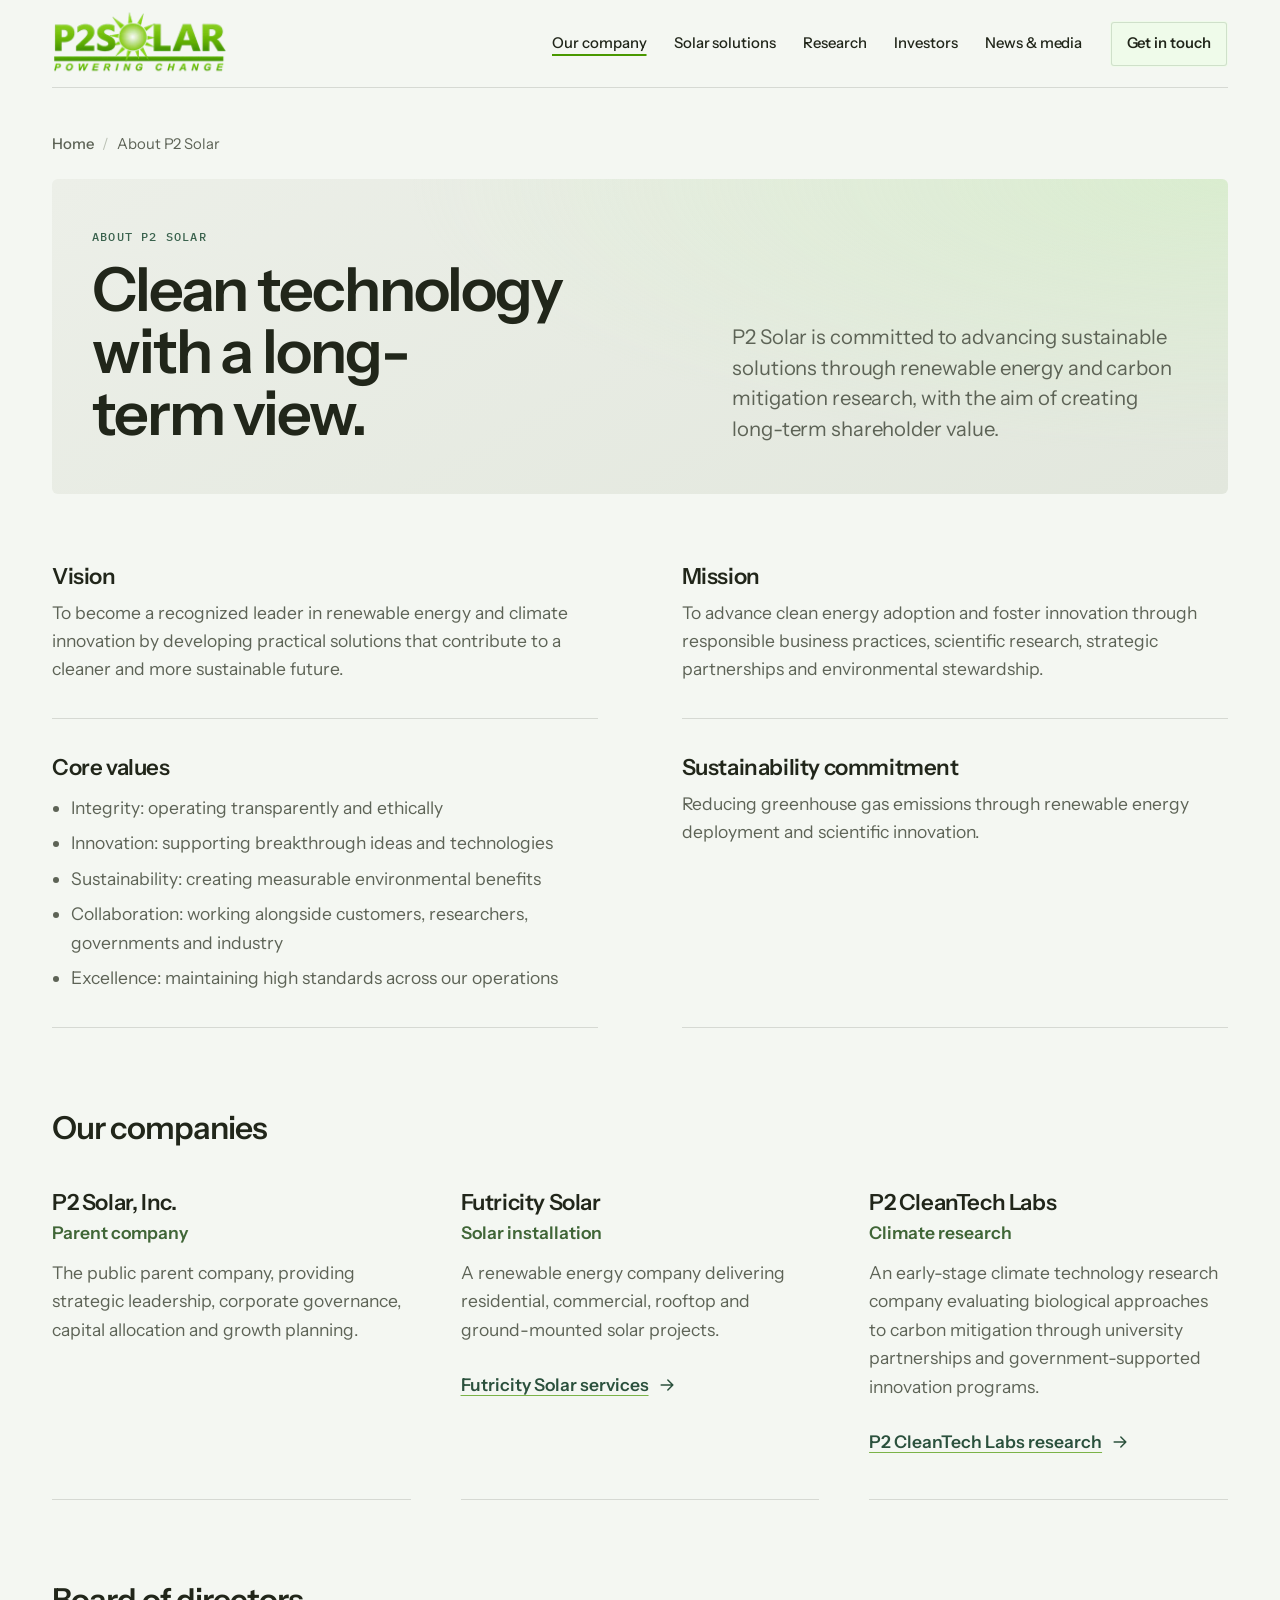
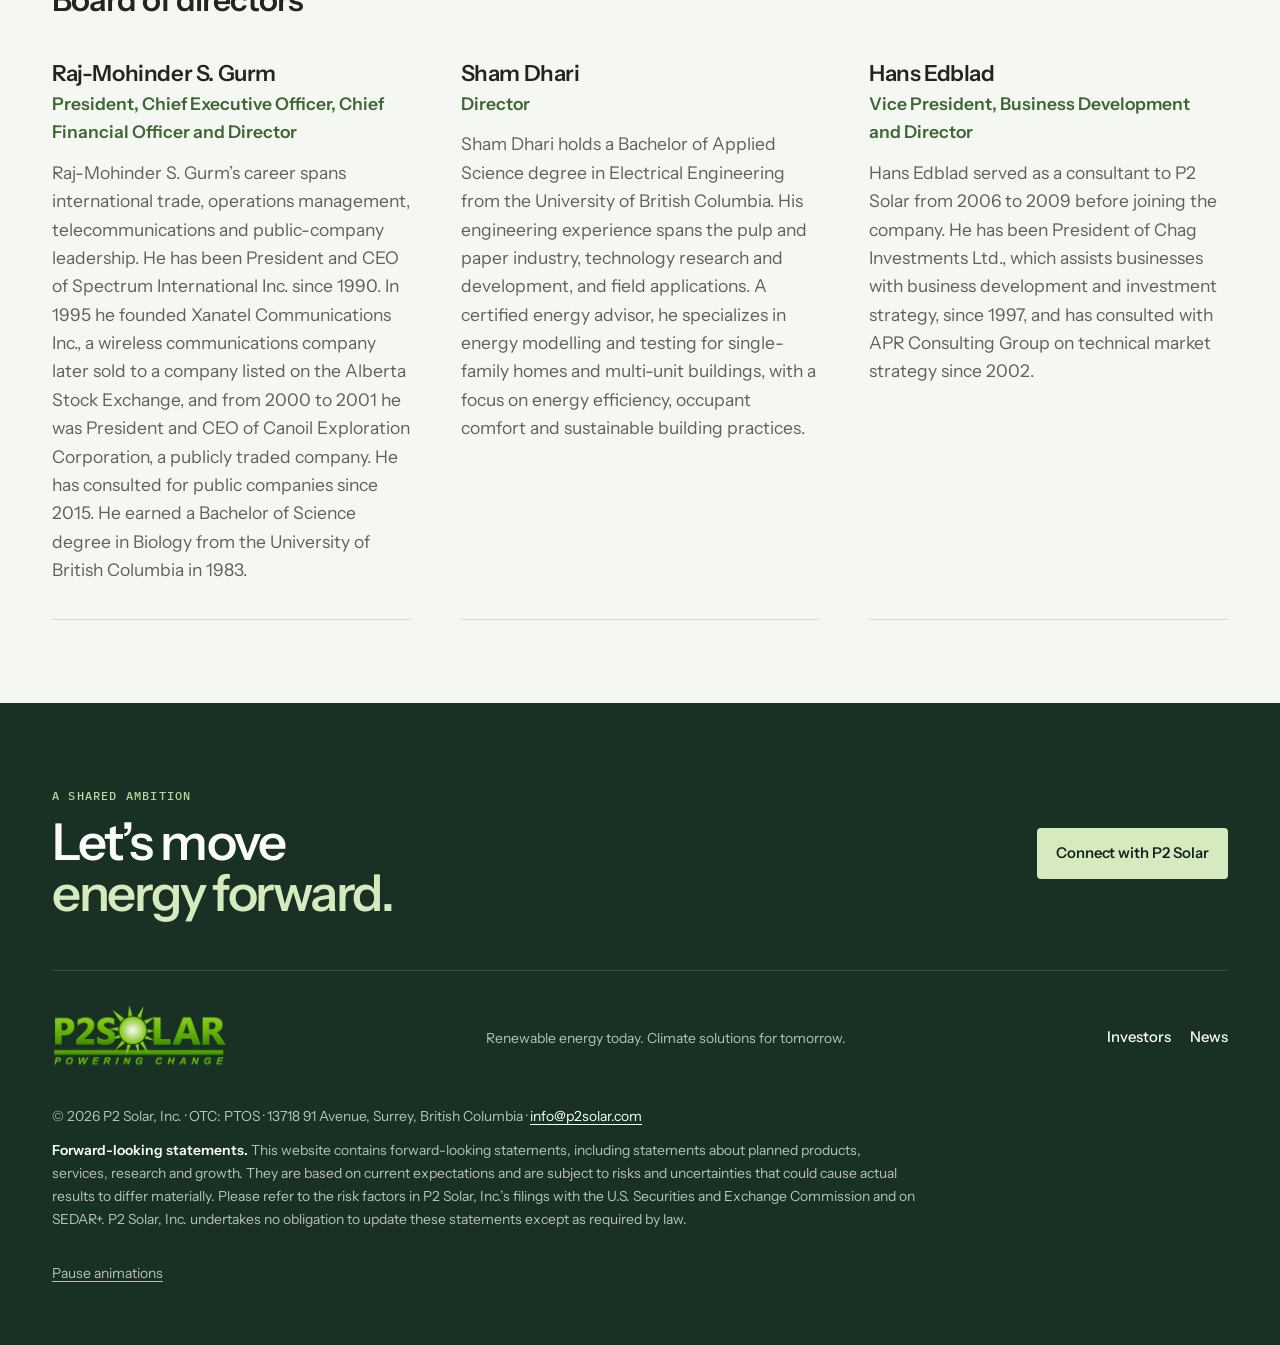
==== about/index.html @ 24c25ae0 "Use the P2 app icon as the site icon - favicon.ico (16/32/48), 32px and 192px PNGs, and an opaque 18" ====
<!doctype html>
<html lang="en-CA">
<head>
  <meta charset="UTF-8" />
  <meta name="viewport" content="width=device-width, initial-scale=1.0" />
  <meta http-equiv="Content-Security-Policy" content="default-src 'none'; script-src 'self'; style-src 'self'; img-src 'self'; font-src 'self'; manifest-src 'self'; base-uri 'none'; form-action 'none'; object-src 'none'; upgrade-insecure-requests" />
  <meta name="referrer" content="strict-origin-when-cross-origin" />
  <title>About P2 Solar | Leadership, Mission and Companies</title>
  <meta name="description" content="P2 Solar, Inc. is a Surrey, BC clean technology company. Meet the board, the operating companies Futricity Solar and P2 CleanTech Labs, and our mission." />
  <meta name="robots" content="index, follow, max-image-preview:large, max-snippet:-1" />
  <link rel="canonical" href="https://www.p2solar.com/about/" />
  <meta name="theme-color" content="#183124" />
  <meta property="og:type" content="website" />
  <meta property="og:site_name" content="P2 Solar" />
  <meta property="og:locale" content="en_CA" />
  <meta property="og:title" content="About P2 Solar | Leadership, Mission and Companies" />
  <meta property="og:description" content="P2 Solar, Inc. is a Surrey, BC clean technology company. Meet the board, the operating companies Futricity Solar and P2 CleanTech Labs, and our mission." />
  <meta property="og:url" content="https://www.p2solar.com/about/" />
  <meta property="og:image" content="https://www.p2solar.com/p2-solar-hero-v2.jpg" />
  <meta property="og:image:width" content="1600" />
  <meta property="og:image:height" content="1000" />
  <meta property="og:image:alt" content="Two installers positioning solar panels on a rooftop overlooking a green landscape." />
  <meta name="twitter:card" content="summary_large_image" />
  <meta name="twitter:title" content="About P2 Solar | Leadership, Mission and Companies" />
  <meta name="twitter:description" content="P2 Solar, Inc. is a Surrey, BC clean technology company. Meet the board, the operating companies Futricity Solar and P2 CleanTech Labs, and our mission." />
  <meta name="twitter:image" content="https://www.p2solar.com/p2-solar-hero-v2.jpg" />
  <link rel="icon" href="../favicon.ico" sizes="48x48" />
  <link rel="icon" href="../favicon-32.png" type="image/png" sizes="32x32" />
  <link rel="icon" href="../images/icon-192.png" type="image/png" sizes="192x192" />
  <link rel="apple-touch-icon" href="../apple-touch-icon.png" />
  <link rel="alternate" type="text/plain" href="../llms.txt" title="LLM-readable site summary" />
  <link rel="preload" href="../fonts/instrument-sans.woff2" as="font" type="font/woff2" crossorigin />
  <link rel="stylesheet" href="../site.css?v=20261005-icon" />
  <script type="application/ld+json">{"@context":"https://schema.org","@graph":[{"@type":"Corporation","@id":"https://www.p2solar.com/#organization","name":"P2 Solar","legalName":"P2 Solar, Inc.","url":"https://www.p2solar.com/","logo":{"@type":"ImageObject","url":"https://www.p2solar.com/p2-solar-transparent.png","width":600,"height":224},"image":"https://www.p2solar.com/p2-solar-hero-v2.jpg","description":"Publicly traded clean technology company in Surrey, British Columbia, installing residential and commercial solar through Futricity Solar and researching biological carbon mitigation through P2 CleanTech Labs.","tickerSymbol":"OTC PTOS","email":"info@p2solar.com","telephone":"+1-778-321-0047","address":{"@type":"PostalAddress","streetAddress":"13718 91 Avenue","addressLocality":"Surrey","addressRegion":"BC","postalCode":"V3V 7X1","addressCountry":"CA"},"areaServed":{"@type":"AdministrativeArea","name":"British Columbia"},"contactPoint":[{"@type":"ContactPoint","contactType":"customer service","email":"info@p2solar.com","areaServed":"CA","availableLanguage":"en"},{"@type":"ContactPoint","contactType":"investor relations","email":"info@p2solar.com","telephone":"+1-778-321-0047","availableLanguage":"en"}],"subOrganization":[{"@id":"https://www.p2solar.com/solutions/#futricity-solar"},{"@id":"https://www.p2solar.com/research/#p2-cleantech-labs"}],"sameAs":["https://www.sec.gov/edgar/browse/?CIK=1172069","https://www.otcmarkets.com/stock/PTOS/overview"]},{"@type":"WebSite","@id":"https://www.p2solar.com/#website","url":"https://www.p2solar.com/","name":"P2 Solar","publisher":{"@id":"https://www.p2solar.com/#organization"},"inLanguage":"en-CA"},{"@type":"BreadcrumbList","@id":"https://www.p2solar.com/about/#breadcrumb","itemListElement":[{"@type":"ListItem","position":1,"name":"Home","item":"https://www.p2solar.com/"},{"@type":"ListItem","position":2,"name":"About P2 Solar","item":"https://www.p2solar.com/about/"}]},{"@type":"AboutPage","@id":"https://www.p2solar.com/about/#webpage","url":"https://www.p2solar.com/about/","name":"About P2 Solar | Leadership, Mission and Companies","description":"P2 Solar, Inc. is a Surrey, BC clean technology company. Meet the board, the operating companies Futricity Solar and P2 CleanTech Labs, and our mission.","isPartOf":{"@id":"https://www.p2solar.com/#website"},"about":{"@id":"https://www.p2solar.com/#organization"},"inLanguage":"en-CA","dateModified":"2026-10-05","primaryImageOfPage":{"@type":"ImageObject","url":"https://www.p2solar.com/p2-solar-hero-v2.jpg"},"breadcrumb":{"@id":"https://www.p2solar.com/about/#breadcrumb"}},{"@type":"Organization","@id":"https://www.p2solar.com/solutions/#futricity-solar","name":"Futricity Solar","legalName":"Futricity Solar, Inc.","url":"https://www.p2solar.com/solutions/","logo":"https://www.p2solar.com/futricity.jpg","parentOrganization":{"@id":"https://www.p2solar.com/#organization"},"description":"Renewable energy company delivering residential, commercial, rooftop and ground-mounted solar projects.","areaServed":{"@type":"AdministrativeArea","name":"British Columbia"}},{"@type":"Organization","@id":"https://www.p2solar.com/research/#p2-cleantech-labs","name":"P2 CleanTech Labs","legalName":"P2 CleanTech Labs Inc.","url":"https://www.p2solar.com/research/","logo":"https://www.p2solar.com/p2-cleantech.jpg","parentOrganization":{"@id":"https://www.p2solar.com/#organization"},"description":"Research division of P2 Solar evaluating biological approaches to carbon mitigation.","knowsAbout":["Biological carbon capture","Microbial carbon utilization","Environmental biotechnology","Synthetic biology"]},{"@type":"Person","name":"Raj-Mohinder S. Gurm","jobTitle":"President, Chief Executive Officer and Chief Financial Officer","worksFor":{"@id":"https://www.p2solar.com/#organization"},"description":"Raj-Mohinder S. Gurm’s career spans international trade, operations management, telecommunications and public-company leadership. He has been President and CEO of Spectrum International Inc. since 1990. In 1995 he founded Xanatel Communications Inc., a wireless communications company later sold to a company listed on the Alberta Stock Exchange, and from 2000 to 2001 he was President and CEO of Canoil Exploration Corporation, a publicly traded company. He has consulted for public companies since 2015. He earned a Bachelor of Science degree in Biology from the University of British Columbia in 1983.","alumniOf":{"@type":"CollegeOrUniversity","name":"University of British Columbia"}},{"@type":"Person","name":"Sham Dhari","jobTitle":"Director","worksFor":{"@id":"https://www.p2solar.com/#organization"},"description":"Sham Dhari holds a Bachelor of Applied Science degree in Electrical Engineering from the University of British Columbia. His engineering experience spans the pulp and paper industry, technology research and development, and field applications. A certified energy advisor, he specializes in energy modelling and testing for single-family homes and multi-unit buildings, with a focus on energy efficiency, occupant comfort and sustainable building practices.","alumniOf":{"@type":"CollegeOrUniversity","name":"University of British Columbia"}},{"@type":"Person","name":"Hans Edblad","jobTitle":"Vice President, Business Development","worksFor":{"@id":"https://www.p2solar.com/#organization"},"description":"Hans Edblad served as a consultant to P2 Solar from 2006 to 2009 before joining the company. He has been President of Chag Investments Ltd., which assists businesses with business development and investment strategy, since 1997, and has consulted with APR Consulting Group on technical market strategy since 2002."}]}</script>
</head>
<body class="detail-view">
  <a class="skip-link" href="#main">Skip to content</a>
  <header class="site-header">
    <a class="brand" href="../" aria-label="P2 Solar home"><picture><source type="image/webp" srcset="../images/logo.webp" /><img class="corporate-logo" src="../images/logo.png" width="360" height="134" alt="P2 Solar, Powering Change" decoding="async" /></picture></a>
    <button class="menu-toggle" type="button" aria-expanded="false" aria-controls="main-nav">Menu <span aria-hidden="true">☰</span></button>
    <nav id="main-nav" aria-label="Primary navigation">
      <a href="../about/" aria-current="page">Our company</a><a href="../solutions/">Solar solutions</a><a href="../research/">Research</a><a href="../investors/">Investors</a><a href="../news/">News &amp; media</a><a class="nav-contact" href="../contact/">Get in touch <span aria-hidden="true">↗</span></a>
    </nav>
  </header>
  <main id="main" tabindex="-1">
    <article class="route-panel">
      <nav class="breadcrumb-nav" aria-label="Breadcrumb"><ol><li><a href="../">Home</a></li><li aria-current="page">About P2 Solar</li></ol></nav>
      <header class="route-header">
        <div>
          <p class="eyebrow">About P2 Solar</p>
          <h1>Clean technology with a long-term view.</h1>
        </div>
        <p class="route-intro">P2 Solar is committed to advancing sustainable solutions through renewable energy and carbon mitigation research, with the aim of creating long-term shareholder value.</p>
      </header>
      <div class="route-grid cols-2">
        <section class="route-item">
          <h2>Vision</h2>
          <p>To become a recognized leader in renewable energy and climate innovation by developing practical solutions that contribute to a cleaner and more sustainable future.</p>
        </section>
        <section class="route-item">
          <h2>Mission</h2>
          <p>To advance clean energy adoption and foster innovation through responsible business practices, scientific research, strategic partnerships and environmental stewardship.</p>
        </section>
        <section class="route-item">
          <h2>Core values</h2>
          <ul><li>Integrity: operating transparently and ethically</li><li>Innovation: supporting breakthrough ideas and technologies</li><li>Sustainability: creating measurable environmental benefits</li><li>Collaboration: working alongside customers, researchers, governments and industry</li><li>Excellence: maintaining high standards across our operations</li></ul>
        </section>
        <section class="route-item">
          <h2>Sustainability commitment</h2>
          <p>Reducing greenhouse gas emissions through renewable energy deployment and scientific innovation.</p>
        </section>
      </div>
      <h2 class="leadership-heading">Our companies</h2>
      <div class="route-grid cols-3">
        <section class="route-item">
          <h2>P2 Solar, Inc.</h2>
          <p class="route-role">Parent company</p>
          <p>The public parent company, providing strategic leadership, corporate governance, capital allocation and growth planning.</p>
        </section>
        <section class="route-item">
          <h2>Futricity Solar</h2>
          <p class="route-role">Solar installation</p>
          <p>A renewable energy company delivering residential, commercial, rooftop and ground-mounted solar projects.</p>
          <div class="route-actions"><a class="document-link" href="../solutions/"><span class="link-label">Futricity Solar services</span><svg class="link-icon icon-next" viewBox="0 0 24 24" aria-hidden="true"><path d="M5 12h14m-6-6 6 6-6 6"/></svg></a></div>
        </section>
        <section class="route-item">
          <h2>P2 CleanTech Labs</h2>
          <p class="route-role">Climate research</p>
          <p>An early-stage climate technology research company evaluating biological approaches to carbon mitigation through university partnerships and government-supported innovation programs.</p>
          <div class="route-actions"><a class="document-link" href="../research/"><span class="link-label">P2 CleanTech Labs research</span><svg class="link-icon icon-next" viewBox="0 0 24 24" aria-hidden="true"><path d="M5 12h14m-6-6 6 6-6 6"/></svg></a></div>
        </section>
      </div>
      <h2 class="leadership-heading">Board of directors</h2>
      <div class="route-grid cols-3">
        <section class="route-item">
          <h2>Raj-Mohinder S. Gurm</h2>
          <p class="route-role">President, Chief Executive Officer, Chief Financial Officer and Director</p>
          <p>Raj-Mohinder S. Gurm’s career spans international trade, operations management, telecommunications and public-company leadership. He has been President and CEO of Spectrum International Inc. since 1990. In 1995 he founded Xanatel Communications Inc., a wireless communications company later sold to a company listed on the Alberta Stock Exchange, and from 2000 to 2001 he was President and CEO of Canoil Exploration Corporation, a publicly traded company. He has consulted for public companies since 2015. He earned a Bachelor of Science degree in Biology from the University of British Columbia in 1983.</p>
        </section>
        <section class="route-item">
          <h2>Sham Dhari</h2>
          <p class="route-role">Director</p>
          <p>Sham Dhari holds a Bachelor of Applied Science degree in Electrical Engineering from the University of British Columbia. His engineering experience spans the pulp and paper industry, technology research and development, and field applications. A certified energy advisor, he specializes in energy modelling and testing for single-family homes and multi-unit buildings, with a focus on energy efficiency, occupant comfort and sustainable building practices.</p>
        </section>
        <section class="route-item">
          <h2>Hans Edblad</h2>
          <p class="route-role">Vice President, Business Development and Director</p>
          <p>Hans Edblad served as a consultant to P2 Solar from 2006 to 2009 before joining the company. He has been President of Chag Investments Ltd., which assists businesses with business development and investment strategy, since 1997, and has consulted with APR Consulting Group on technical market strategy since 2002.</p>
        </section>
      </div>
    </article>
  </main>
  <footer>
    <div class="footer-top"><div><p class="eyebrow">A shared ambition</p><h2>Let’s move<br /><em>energy forward.</em></h2></div><a class="button button-primary" href="../contact/">Connect with P2 Solar <span aria-hidden="true">↗</span></a></div>
    <div class="footer-bottom"><a class="brand footer-logo" href="../" aria-label="P2 Solar home"><picture><source type="image/webp" srcset="../images/logo.webp" /><img class="corporate-logo" src="../images/logo.png" width="360" height="134" alt="P2 Solar, Powering Change" decoding="async" loading="lazy" /></picture></a><p>Renewable energy today. Climate solutions for tomorrow.</p><nav aria-label="Footer navigation"><a href="../investors/">Investors</a><a href="../news/">News</a></nav></div>
    <div class="footer-legal">
      <p class="footer-note">© 2026 P2 Solar, Inc. · OTC: PTOS · 13718 91 Avenue, Surrey, British Columbia · <a href="mailto:info@p2solar.com">info@p2solar.com</a></p>
      <p class="footer-disclaimer"><strong>Forward-looking statements.</strong> This website contains forward-looking statements, including statements about planned products, services, research and growth. They are based on current expectations and are subject to risks and uncertainties that could cause actual results to differ materially. Please refer to the risk factors in P2 Solar, Inc.’s filings with the U.S. Securities and Exchange Commission and on SEDAR+. P2 Solar, Inc. undertakes no obligation to update these statements except as required by law.</p>
      <button class="motion-toggle" type="button" aria-pressed="false">Pause animations</button>
    </div>
  </footer>
  <script src="../app.js?v=20261005-icon" defer></script>
</body>
</html>
---- site.css ----
/* ---- styles.css ---- */
:root { --forest:var(--stone-800); --forest-deep:var(--forest-950); --moss:var(--stone-500); --olive:var(--stone-400); --lime-wash:var(--stone-200); --paper:var(--stone-100); --paper-bright:var(--stone-0); --ink:var(--forest-900); --muted:var(--stone-500); --line:rgba(24,49,36,.19); --max:1240px; }
* { box-sizing:border-box; }
body { margin:0; background:var(--paper); color:var(--ink); font-family:"Helvetica Neue",Helvetica,Arial,sans-serif; font-size:16px; line-height:1.6; -webkit-font-smoothing:antialiased; }
html { scroll-behavior:smooth; }
[hidden] { display:none!important; }
::selection { background:var(--lime-wash); color:var(--forest-deep); }
a { color:inherit; text-decoration:none; }
button { font:inherit; }
:focus-visible { outline:2px solid var(--moss); outline-offset:5px; }
main:focus,.route-panel:focus { outline:none; }
h1,h2,h3,p,figure { margin:0; }
h1,h2,h3 { font-weight:500; }
h1,h2 { letter-spacing:-.055em; line-height:1.07; }
h2 { font-size:clamp(2rem,3.5vw,3.1rem); }
em { font-family:Georgia,"Times New Roman",serif; font-weight:400; letter-spacing:-.045em; }
.eyebrow { font-size:.65rem; line-height:1.5; text-transform:uppercase; letter-spacing:.16em; font-weight:650; color:var(--moss); margin-bottom:1rem; }
.skip-link { position:fixed; left:1rem; top:-5rem; z-index:100; background:var(--paper-bright); padding:.8rem 1rem; }
.skip-link:focus { top:1rem; }
.site-header { max-width:var(--max); margin:auto; height:96px; padding:0 2rem; display:flex; align-items:center; justify-content:space-between; gap:2rem; position:relative; z-index:20; }
.brand { display:inline-flex; gap:.7rem; align-items:center; font-size:1.5rem; font-weight:600; letter-spacing:-.06em; line-height:1.1; white-space:nowrap; }
.brand-caption { display:block; font-size:.55rem; font-weight:400; letter-spacing:.06em; margin-top:.4rem; }
.brand-mark { width:2.6rem; height:2.6rem; position:relative; display:inline-block; border-radius:50%; background:var(--forest); overflow:hidden; flex-shrink:0; }
.brand-mark i { position:absolute; right:.43rem; top:.42rem; width:.7rem; height:.7rem; border-radius:50%; background:var(--lime-wash); }
.brand-mark b { position:absolute; left:.4rem; right:.4rem; bottom:.47rem; height:.73rem; transform:skew(-18deg); background:var(--olive); }
nav { display:flex; align-items:center; gap:1.7rem; }
nav a { font-size:.8rem; font-weight:500; }
nav a:hover,nav a[aria-current] { text-decoration:underline; text-underline-offset:6px; }
.nav-contact { border:1px solid var(--line); padding:.65rem 1rem; border-radius:4px; }
.nav-contact span { margin-left:1rem; }
.menu-toggle { display:none; background:transparent; color:var(--ink); border:1px solid var(--line); padding:.5rem .8rem; border-radius:4px; }
.hero { max-width:1440px; margin:0 auto; padding:0 1.2rem; display:grid; grid-template-columns:1fr 1.12fr; gap:1.5rem; }
.hero-copy { padding:3rem 1.5rem 2.2rem max(1rem,calc((100vw - 1240px)/2)); display:flex; flex-direction:column; justify-content:center; }
.hero .eyebrow { display:flex; align-items:center; gap:.55rem; font-size:.61rem; }
.status-dot { display:inline-block; width:6px; height:6px; border-radius:50%; background:var(--moss); flex-shrink:0; }
h1 { font-size:clamp(3.3rem,5.5vw,5.2rem); }
h1 em { color:var(--moss); }
.hero-note { max-width:26rem; margin:1.5rem 0; color:var(--muted); font-size:.99rem; }
.hero-actions { display:flex; align-items:center; flex-wrap:wrap; gap:1.3rem; }
.button { display:inline-flex; align-items:center; justify-content:space-between; gap:2rem; min-height:46px; padding:.8rem 1.1rem; font-size:.77rem; font-weight:550; border-radius:4px; transition:background .2s,transform .2s; }
.button span { font-size:1.1rem; font-weight:400; }
.button-dark { color:var(--paper-bright); background:var(--forest); }
.button-primary { background:var(--lime-wash); color:var(--forest-deep); }
.button:hover { transform:translateY(-2px); }
.button-dark:hover { background:var(--stone-700); }
.button-primary:hover { background:var(--stone-150); }
.text-link { font-size:.8rem; display:inline-flex; align-items:center; gap:1.2rem; padding:.6rem 0; border-bottom:1px solid var(--line); }
.text-link:hover { border-color:var(--ink); }
.hero-footnote { display:flex; gap:1.4rem; border-top:1px solid var(--line); margin-top:2.5rem; padding-top:1rem; max-width:27rem; font-size:.7rem; }
.hero-footnote > span { text-transform:uppercase; letter-spacing:.1em; font-size:.6rem; color:var(--moss); padding-top:.15rem; }
.hero-image { position:relative; min-height:520px; overflow:hidden; border-radius:6px; }
.hero-image img { width:100%; height:100%; position:absolute; inset:0; object-fit:cover; object-position:68% center; }
.hero-image figcaption { position:absolute; bottom:1rem; left:1rem; right:1rem; background:rgba(236,239,232,.94); display:flex; justify-content:space-between; padding:.75rem 1rem; border-radius:3px; font-size:.56rem; letter-spacing:.12em; align-items:center; }
.hero-image figcaption > span:last-child { font-size:1.2rem; }
.section-wrap,.intro { max-width:var(--max); margin:auto; padding:3.3rem 2rem; }
.intro { display:grid; grid-template-columns:1fr 1.1fr; gap:.5rem 4rem; padding-top:2.5rem; padding-bottom:2.5rem; align-items:center; }
.intro .eyebrow { grid-column:1; margin:0; }
.intro-statement { grid-column:1; font-size:1.35rem; letter-spacing:-.03em; line-height:1.4; }
.intro-statement span { color:var(--moss); }
.intro-description { grid-column:2; grid-row:1/3; font-size:.91rem; color:var(--muted); }
.businesses { border-top:1px solid var(--line); }
.section-heading { display:grid; grid-template-columns:1fr 1fr; gap:4rem; align-items:end; margin-bottom:1.8rem; }
.section-heading > p { max-width:26rem; color:var(--muted); font-size:.92rem; }
.business-grid { display:grid; grid-template-columns:1fr 1fr; gap:1rem; }
.business { padding:1.7rem 2rem 0; border-radius:6px; }
.solar-business { background:var(--stone-200); }
.research-business { background:var(--forest); color:var(--paper-bright); }
.business-top { display:flex; align-items:center; justify-content:space-between; margin-bottom:1rem; }
.business-label { font-size:.62rem; text-transform:uppercase; letter-spacing:.13em; opacity:.85; }
.business-icon { width:48px; height:48px; stroke:currentColor; stroke-width:1.2; }
.business h3 { font-size:1.9rem; letter-spacing:-.055em; margin-bottom:.65rem; }
.business > p { max-width:31rem; font-size:.87rem; opacity:.9; }
.business-tags { display:flex; gap:.45rem; flex-wrap:wrap; margin:1.25rem 0 1.5rem; }
.business-tags span { border:1px solid currentColor; border-radius:30px; padding:.2rem .65rem; font-size:.59rem; opacity:.85; }
.business-link { display:flex; justify-content:space-between; align-items:center; padding:.9rem 0; border-top:1px solid rgba(24,49,36,.25); font-size:.8rem; }
.research-business .business-link { border-color:rgba(252,253,250,.25); }
.business-link span { font-size:1.4rem; transition:transform .2s; }
.business-link:hover span { transform:translate(3px,-3px); }
.solar-feature { display:grid; grid-template-columns:.9fr 1.1fr; gap:5rem; padding-top:1.5rem; align-items:center; }
.solar-lead > p:not(.eyebrow) { color:var(--muted); font-size:.9rem; max-width:24rem; margin:1.3rem 0 .8rem; }
.service-lines > a { display:grid; grid-template-columns:32px 1fr 20px; gap:1.2rem; align-items:center; border-bottom:1px solid var(--line); padding:1.15rem 0; }
.service-lines > a:first-child { border-top:1px solid var(--line); }
.service-lines h3 { font-size:1rem; margin-bottom:.2rem; }
.service-lines p { color:var(--muted); font-size:.8rem; }
.service-symbol { width:30px; height:30px; stroke:var(--moss); stroke-width:1.1; }
.service-lines a > span:last-child { color:var(--moss); }
.service-lines a:hover h3 { text-decoration:underline; text-underline-offset:4px; }
.research-feature { margin:0 auto; max-width:1440px; display:grid; grid-template-columns:.85fr 1.15fr; background:var(--stone-150); }
.research-art { position:relative; display:grid; place-items:center; min-height:400px; overflow:hidden; background:var(--stone-200); }
.orbit { position:absolute; width:65%; aspect-ratio:1; border:1px solid rgba(71,77,63,.4); border-radius:50%; }
.orbit-one { transform:translate(-15%,-8%); }
.orbit-two { transform:translate(15%,-8%); }
.orbit-three { transform:translateY(17%); }
.orbit-center { font-family:Georgia,serif; font-size:4rem; font-style:italic; color:var(--forest); }
.art-caption { position:absolute; bottom:1.5rem; font-size:.6rem; letter-spacing:.25em; }
.research-copy { padding:3rem clamp(2rem,5vw,5rem); align-self:center; }
.research-copy h2 { font-size:clamp(2rem,3.4vw,3rem); }
.research-copy > p:not(.eyebrow) { color:var(--muted); font-size:.88rem; margin:1.3rem 0; max-width:32rem; }
.research-stage { display:flex; gap:.6rem; align-items:center; font-size:.65rem; margin-bottom:1.5rem; }
.research-copy .button { background:var(--forest); color:var(--paper-bright); }
.directory-heading { margin-bottom:1.7rem; }
.directory-heading .eyebrow { margin-bottom:.5rem; }
.directory-heading h2 { font-size:2.3rem; }
.directory-groups { display:grid; grid-template-columns:repeat(3,minmax(0,1fr)); gap:2.5rem; }
.directory-group { display:block; }
.directory-group h3 { color:var(--moss); font-size:.61rem; text-transform:uppercase; letter-spacing:.16em; padding-bottom:.8rem; }
.directory-link { display:flex; align-items:center; justify-content:space-between; gap:1rem; padding:.95rem 0; border-top:1px solid var(--line); transition:color .2s; }
.directory-link strong { font-size:.94rem; font-weight:500; }
.directory-link small { display:block; color:var(--muted); font-size:.69rem; margin-top:.15rem; }
.directory-link .link-arrow { width:27px; height:27px; border-radius:50%; display:grid; place-items:center; color:var(--moss); border:1px solid var(--line); flex-shrink:0; transition:background .2s,color .2s; }
.directory-link:hover .link-arrow { color:var(--paper); background:var(--forest); }
footer { background:var(--forest-deep); color:var(--paper); padding:2.5rem max(2rem,calc((100vw - 1176px)/2)); }
.footer-top { display:flex; justify-content:space-between; align-items:center; gap:2rem; padding-bottom:2rem; }
footer .eyebrow { color:var(--olive); }
.footer-top h2 { font-size:clamp(2rem,3.5vw,3.2rem); }
.footer-top h2 em { color:var(--lime-wash); }
.footer-bottom { display:flex; align-items:center; justify-content:space-between; gap:2rem; padding-top:1.5rem; border-top:1px solid rgba(252,253,250,.2); }
.footer-bottom .brand-mark { border:1px solid rgba(252,253,250,.2); }
.footer-bottom > p { font-size:.64rem; color:var(--stone-300); }
.footer-bottom nav { gap:1.2rem; }
.footer-bottom nav a { font-size:.7rem; }
.footer-note { font-size:.6rem; color:var(--stone-300); margin-top:1.3rem; }
.content-preview:empty { display:none; }
.detail-view .site-header { border-bottom:1px solid var(--line); }
.route-panel { max-width:var(--max); margin:auto; padding:2rem 2rem 3.5rem; }
.breadcrumb { display:inline-flex; color:var(--muted); font-size:.75rem; margin-bottom:1.7rem; }
.route-header { display:grid; grid-template-columns:1.1fr .9fr; gap:3rem; align-items:end; padding:1.7rem 2rem; background:var(--stone-150); border-radius:6px; }
.route-header h1 { font-size:clamp(2rem,3.5vw,3.2rem); }
.route-intro { font-size:.9rem; color:var(--muted); }
.route-grid { display:grid; grid-template-columns:1fr 1fr; gap:0 3rem; margin:1rem 0; }
.route-item { padding:1.6rem 0; border-bottom:1px solid var(--line); }
.route-item h2 { font-size:1.25rem; letter-spacing:-.03em; margin-bottom:.7rem; }
.route-item p,.route-item ul { color:var(--muted); font-size:.9rem; }
.route-item ul { padding-left:1.2rem; margin:.75rem 0 0; }
.route-item li + li { margin-top:.4rem; }
.route-close { display:inline-block; border-bottom:1px solid var(--line); padding:.5rem 0; font-size:.8rem; margin-top:.6rem; }
@media(min-width:1500px) { .hero-copy { padding-left:4rem; } }
@media(max-width:1020px) {
  .site-header { height:80px; }
  .menu-toggle { display:flex; gap:1rem; }
  #main-nav { display:none; position:absolute; top:70px; left:1rem; right:1rem; background:var(--paper-bright); padding:1rem; border:1px solid var(--line); border-radius:5px; box-shadow:0 15px 30px rgba(14,34,24,0.08); }
  #main-nav.open { display:flex; flex-direction:column; align-items:stretch; gap:0; }
  #main-nav a { padding:.85rem; }
  .hero { grid-template-columns:1fr 1fr; gap:.5rem; }
  .hero-copy { padding:2rem 1rem; }
  h1 { font-size:3.5rem; }
  .hero-image { min-height:490px; }
  .hero-actions { gap:.7rem; }
  .hero-footnote { margin-top:1.5rem; }
  .solar-feature { gap:2.5rem; }
  .research-copy { padding:2.5rem 2rem; }
  .directory-groups { gap:1.5rem; }
  .footer-bottom { flex-wrap:wrap; }
  .footer-bottom > p { order:3; flex-basis:100%; }
}
@media(max-width:700px) {
  .site-header { height:76px; padding:0 1.2rem; }
  .brand { font-size:1.3rem; }
  .brand-caption { font-size:.5rem; }
  .hero { grid-template-columns:1fr; padding:0 1rem; gap:1rem; }
  .hero-copy { padding:1.5rem .2rem .5rem; }
  h1 { font-size:clamp(2.9rem,12vw,4.8rem); }
  .hero-note { font-size:.9rem; margin:1rem 0 1.25rem; }
  .hero-footnote { display:none; }
  .hero-image { min-height:280px; }
  .hero-image img { object-position:65% 35%; }
  .hero-image figcaption { bottom:.7rem; left:.7rem; right:.7rem; padding:.4rem .7rem; font-size:.49rem; }
  .hero-actions { gap:1.2rem; }
  .button { font-size:.72rem; gap:1.2rem; }
  .section-wrap,.intro { padding:2rem 1.2rem; }
  .intro { grid-template-columns:1fr; gap:.7rem; }
  .intro-description { grid-column:1; grid-row:auto; font-size:.85rem; }
  .intro-statement { font-size:1.25rem; }
  h2 { font-size:2.15rem; }
  .section-heading { grid-template-columns:1fr; gap:1rem; }
  .section-heading > p { font-size:.85rem; }
  .business-grid { grid-template-columns:1fr; }
  .business { padding:1.3rem 1.4rem 0; }
  .business h3 { font-size:1.65rem; }
  .business-tags { margin:1rem 0; }
  .solar-feature { grid-template-columns:1fr; gap:1.5rem; padding-top:.5rem; }
  .solar-lead > p:not(.eyebrow) { max-width:none; }
  .research-feature { grid-template-columns:1fr; }
  .research-art { min-height:230px; }
  .orbit { width:180px; }
  .orbit-center { font-size:3rem; }
  .art-caption { bottom:1rem; font-size:.5rem; }
  .research-copy { padding:2rem 1.2rem; }
  .research-copy h2 { font-size:2.15rem; }
  .directory-heading h2 { font-size:2rem; }
  .directory-groups { grid-template-columns:1fr; gap:1.6rem; }
  .directory-link { padding:.8rem 0; }
  .directory-link small { font-size:.75rem; }
  footer { padding:2rem 1.2rem; }
  .footer-top { flex-direction:column; align-items:flex-start; gap:1.3rem; }
  .footer-bottom { gap:1.2rem; }
  .footer-bottom nav { gap:1rem; }
  .route-panel { padding:1.3rem 1.2rem 2rem; }
  .route-header { grid-template-columns:1fr; padding:1.4rem; gap:1rem; }
  .route-grid { grid-template-columns:1fr; }
}
.hero { position:relative; isolation:isolate; display:block; max-width:none; padding:0; min-height:660px; color:var(--paper-bright); background:var(--forest); }
.hero-image { position:absolute; inset:0; z-index:-2; min-height:0; border-radius:0; }
.hero-image img { object-position:center 46%; }
.hero::before { content:""; position:absolute; inset:0; z-index:-1; background:linear-gradient(90deg,rgba(14,34,24,.88) 0%,rgba(14,34,24,.58) 42%,rgba(14,34,24,.02) 76%); }
.hero-copy { max-width:var(--max); margin:auto; padding:3.5rem 2rem; min-height:660px; display:flex; justify-content:center; align-items:flex-start; }
.hero .eyebrow { color:var(--lime-wash); font-size:.75rem; margin-bottom:1.25rem; }
h1 { font-size:clamp(3.8rem,6.6vw,6.2rem); font-weight:750; text-transform:uppercase; line-height:.96; letter-spacing:-.045em; }
.hero h1 em { font-family:inherit; font-style:normal; font-weight:inherit; color:var(--lime-wash); }
.hero-note { color:var(--stone-100); max-width:28rem; margin:1.5rem 0; font-size:1rem; }
.hero .button-dark { background:var(--lime-wash); color:var(--forest-deep); }
.hero .button-dark:hover { background:var(--stone-150); }
.hero .text-link { color:var(--paper-bright); border-color:rgba(214,219,208,0.53); }
.button span,.text-link span,.business-link span,.nav-contact span,.directory-link .link-arrow,.service-lines a > span:last-child { display:none; }
.button { font-size:.875rem; min-height:48px; padding:.85rem 1.2rem; }
.text-link { font-size:.875rem; }
nav a { font-size:.875rem; }
.brand-caption { font-size:.75rem; letter-spacing:0; }
.eyebrow,.business-label,.directory-group h3 { font-size:.75rem; }
h2 { font-weight:550; letter-spacing:-.045em; }
h2 em { font-family:inherit; font-style:normal; font-weight:inherit; color:var(--moss); }
.intro-statement { font-size:1.5rem; }
.intro-description,.section-heading > p,.solar-lead > p:not(.eyebrow),.research-copy > p:not(.eyebrow),.route-intro,.route-item p,.route-item ul { font-size:1rem; }
.business { position:relative; overflow:hidden; background:var(--paper-bright); color:var(--ink); border:1px solid var(--line); padding:1.5rem 2rem 0; }
.business::before { content:""; position:absolute; right:1.3rem; top:.4rem; width:180px; height:100px; background:radial-gradient(circle,var(--olive) 3px,transparent 4px) 0 0 / 15px 15px; mask-image:radial-gradient(ellipse at 50% 100%,transparent 36%,var(--forest-950) 38%,var(--forest-950) 70%,transparent 73%); opacity:.65; pointer-events:none; }
.business-top { min-height:74px; align-items:flex-start; }
.business-icon { width:38px; height:38px; margin:1.5rem 3.2rem 0 0; color:var(--moss); }
.business h3 { font-size:2.1rem; font-weight:650; letter-spacing:-.04em; }
.business > p { font-size:1rem; opacity:1; color:var(--muted); }
.business-label { max-width:50%; }
.business-tags span { font-size:.75rem; }
.business-link { font-size:.875rem; font-weight:600; padding:1.1rem 0; }
.research-business .business-link { border-color:var(--line); }
.business-link:hover { color:var(--moss); text-decoration:underline; text-underline-offset:5px; }
.business-tags { margin-bottom:1.2rem; }
.service-lines > a { grid-template-columns:32px 1fr; }
.service-lines p { font-size:1rem; }
.service-lines h3 { font-size:1.125rem; }
.research-feature { background:var(--forest); color:var(--paper-bright); }
.research-copy h2 em { color:var(--lime-wash); }
.research-copy .eyebrow { color:var(--lime-wash); }
.research-copy > p:not(.eyebrow) { color:var(--stone-200); }
.research-copy .button { background:var(--lime-wash); color:var(--forest-deep); }
.research-stage { font-size:.8rem; color:var(--stone-200); }
.research-stage .status-dot { background:var(--lime-wash); }
.art-caption { font-size:.75rem; color:var(--forest); }
.directory-link strong { font-size:1rem; }
.directory-link small { font-size:.875rem; }
.footer-top h2 em { color:var(--lime-wash); }
.footer-bottom > p,.footer-note { font-size:.75rem; }
.footer-bottom nav a { font-size:.875rem; }
.breadcrumb,.route-close { font-size:.875rem; }
.route-header h1 { text-transform:none; font-weight:600; line-height:1.07; }
@media(max-width:1020px) {
  .hero-copy { padding:3rem 2rem; }
  .business { padding-left:1.5rem; padding-right:1.5rem; }
  .business h3 { font-size:1.8rem; }
}
@media(max-width:700px) {
  .site-header { height:82px; }
  .brand-caption { font-size:.65rem; }
  .hero,.hero-copy { min-height:610px; }
  .hero-copy { padding:2.2rem 1.2rem; justify-content:flex-end; }
  .hero h1 { font-size:clamp(3.1rem,13vw,4.9rem); }
  .hero-image img { object-position:76% top; }
  .hero::before { background:linear-gradient(0deg,rgba(14,34,24,.96),rgba(14,34,24,.62) 48%,rgba(14,34,24,.02) 84%); }
  .hero .eyebrow { font-size:.75rem; max-width:none; }
  .hero-note { font-size:1rem; margin:1.1rem 0; }
  .hero-actions { gap:.8rem 1.2rem; }
  .hero .button,.hero .text-link { font-size:.875rem; }
  .intro-statement { font-size:1.3rem; }
  .business h3 { font-size:1.8rem; }
  .directory-link small { font-size:.875rem; }
  .research-art { min-height:320px; padding-bottom:28px; box-sizing:border-box; }
  .research-copy h2 { font-size:2.15rem; }
  .footer-bottom nav { flex-wrap:wrap; }
}
.directory { padding-top:2.8rem; padding-bottom:2.8rem; }
.directory-heading { display:flex; justify-content:space-between; align-items:end; gap:2rem; margin-bottom:1.8rem; }
.directory-heading h2 { font-size:clamp(2rem,3.2vw,2.8rem); }
.directory-heading > p { font-size:1rem; color:var(--muted); max-width:26rem; }
.directory-groups { display:block; border-top:1px solid var(--line); }
.directory-group { display:grid; grid-template-columns:1fr 3fr; gap:1.5rem; align-items:center; padding:1.35rem 0; border-bottom:1px solid var(--line); }
.directory-group-heading { padding-left:1rem; border-left:3px solid var(--olive); }
.directory-group h3 { font-size:1.2rem; color:var(--ink); text-transform:none; letter-spacing:-.025em; padding:0; margin-bottom:.2rem; }
.directory-group-heading p { font-size:.8rem; color:var(--muted); max-width:22ch; line-height:1.5; }
.directory-group-links { display:grid; grid-template-columns:repeat(3,minmax(0,1fr)); }
.directory-link { display:flex; flex-direction:column; align-items:flex-start; justify-content:center; gap:.25rem; border:0; border-left:1px solid var(--line); padding:.85rem 1.1rem; min-height:94px; transition:background .18s,color .18s; border-radius:0 4px 4px 0; }
.directory-link strong { font-size:1.05rem; font-weight:550; line-height:1.25; }
.directory-link small { font-size:.875rem; line-height:1.45; max-width:25ch; margin:0; }
.directory-link:hover,.directory-link:focus-visible { background:var(--lime-wash); color:var(--forest-deep); text-decoration:none; }
.directory-link:hover strong,.directory-link:focus-visible strong { text-decoration:underline; text-underline-offset:4px; }
@media(max-width:900px) {
  .directory-heading > p { font-size:.9rem; max-width:20rem; }
  .directory-group { grid-template-columns:1fr; gap:1rem; }
  .directory-group-heading { display:flex; align-items:baseline; gap:1rem; }
  .directory-group-heading p { max-width:none; }
}
@media(max-width:600px) {
  .directory-heading { display:block; margin-bottom:1.4rem; }
  .directory-heading > p { margin-top:.8rem; max-width:none; font-size:1rem; }
  .directory-heading > p br { display:none; }
  .directory-group { padding:1.25rem 0; gap:.65rem; }
  .directory-group-heading { display:block; padding-left:.75rem; }
  .directory-group-heading p { font-size:.8rem; }
  .directory-group-links { grid-template-columns:1fr; }
  .directory-link { border-left:0; border-radius:4px; padding:.75rem; min-height:0; }
  .directory-link + .directory-link { border-top:1px solid rgba(24,49,36,.09); }
  .directory-link small { max-width:none; }
}
.brand { letter-spacing:-.04em; }
.hero,.hero-copy { min-height:620px; }
.hero-copy { padding-top:3rem; padding-bottom:3rem; }
.hero h1 { font-size:clamp(3.6rem,6.2vw,5.8rem); line-height:.99; letter-spacing:-.04em; }
.hero::before { background:linear-gradient(90deg,rgba(14,34,24,.88),rgba(14,34,24,.57) 40%,rgba(14,34,24,.015) 73%); }
.hero-note { line-height:1.65; max-width:27rem; }
.hero-actions { gap:1.5rem; }
.text-link { min-height:44px; }
.business { display:flex; flex-direction:column; }
.business-tags { margin-top:auto; padding-top:1.1rem; }
.business-link { min-height:54px; }
.business h3 { letter-spacing:-.035em; }
.section-heading h2,.solar-lead h2,.research-copy h2 { text-wrap:balance; }
.section-heading > p,.route-intro { text-wrap:pretty; }
.service-lines > a { transition:background .18s; border-radius:4px; }
.service-lines > a:hover { background:rgba(214,219,208,.25); }
.directory-group-heading p { font-size:.875rem; }
.directory-link strong { letter-spacing:-.015em; }
.site-header nav a:focus-visible,.directory-link:focus-visible { outline:2px solid var(--forest); outline-offset:4px; }
.hero a:focus-visible,footer a:focus-visible,.research-copy a:focus-visible { outline-color:var(--lime-wash); }
.footer-bottom nav a { display:inline-flex; align-items:center; min-height:44px; }
@media(max-width:1020px) {
  .menu-toggle { min-height:44px; }
  #main-nav { top:calc(100% - 8px); }
}
@media(max-width:700px) {
  .hero,.hero-copy { min-height:610px; }
  .hero-copy { padding:2rem 1.2rem; }
  .hero h1 { font-size:clamp(2.65rem,12.5vw,4.7rem); line-height:1; }
  .hero::before { background:linear-gradient(0deg,rgba(14,34,24,.96),rgba(14,34,24,.62) 48%,rgba(14,34,24,.02) 84%); }
  .hero-actions { gap:.7rem 1.2rem; }
  .business-label { max-width:48%; }
  .business::before { width:150px; right:.75rem; }
  .business-icon { margin-right:2.5rem; }
  .directory-group-heading p { font-size:.875rem; }
  .brand-caption { font-size:.75rem; }
}
@media(max-width:380px) {
  .site-header { gap:.75rem; }
  .brand-caption { display:none; }
  .menu-toggle { flex-shrink:0; }
}
.intro-statement > span { display:block; }
.intro-statement .intro-first-line { color:var(--ink); }
@media(min-width:701px) {
  .intro { grid-template-columns:1.2fr 1fr; column-gap:clamp(1.5rem,4vw,3rem); }
  .intro-statement { font-size:clamp(1.05rem,2.12vw,1.5rem); }
  .intro-statement > span { white-space:nowrap; }
}
.business-icon { width:48px; height:48px; overflow:visible; }
.tracker-panel { transform-origin:31.5px 50px; animation:solar-track 8s ease-in-out infinite alternate; }
@keyframes solar-track { from { transform:rotate(-13deg); } to { transform:rotate(13deg); } }
.electron { fill:var(--moss); stroke:var(--paper-bright); stroke-width:1; offset-path:path('M59 32 A27 11 0 1 1 5 32 A27 11 0 1 1 59 32'); animation:electron-orbit 7s linear infinite; }
.electron-two { animation-duration:9s; animation-delay:-3s; }
.electron-three { animation-duration:11s; animation-delay:-7s; }
@keyframes electron-orbit { to { offset-distance:100%; } }
.orbit-traveler { position:absolute; inset:-1px; border-radius:50%; animation:atom-orbit 16s linear infinite; }
.orbit-traveler::after { content:""; position:absolute; left:50%; top:0; width:10px; height:10px; transform:translate(-50%,-50%); border-radius:50%; background:var(--forest); box-shadow:0 0 0 4px rgba(214,219,208,0.50); }
.orbit-two .orbit-traveler { animation-duration:20s; animation-delay:-7s; animation-direction:reverse; }
.orbit-three .orbit-traveler { animation-duration:24s; animation-delay:-15s; }
@keyframes atom-orbit { to { transform:rotate(360deg); } }
.motion-toggle { display:block; min-height:44px; margin:0 auto 1rem; padding:.35rem .9rem; border:1px solid var(--line); border-radius:4px; background:transparent; color:var(--muted); font-size:.75rem; cursor:pointer; }
.motion-paused .tracker-panel,.motion-paused .electron,.motion-paused .orbit-traveler { animation-play-state:paused; }
.service-symbol { animation:energy-float 8s ease-in-out infinite; }
.service-lines > a:nth-child(2) .service-symbol { animation-delay:-2s; }
.service-lines > a:nth-child(3) .service-symbol { animation-delay:-4s; }
.service-lines > a:nth-child(4) .service-symbol { animation-delay:-6s; }
@keyframes energy-float { 0%,100% { transform:translateY(0); } 50% { transform:translateY(-3px); } }
.business::before { animation:energy-glow 10s ease-in-out infinite; }
.research-business::before { animation-delay:-5s; }
@keyframes energy-glow { 0%,100% { opacity:.45; } 50% { opacity:.7; } }
.motion-paused .service-symbol,.motion-paused .business::before { animation-play-state:paused; }
.business { transition:border-color .35s ease,box-shadow .35s ease; }
.business:hover { border-color:rgba(71,77,63,.38); box-shadow:0 8px 28px rgba(24,49,36,.045); }
.hero-copy > .eyebrow,.hero-copy > h1,.hero-copy > .hero-note,.hero-copy > .hero-actions {
  animation:hero-arrive 1s cubic-bezier(.16,1,.3,1) both;
}
.hero-copy > h1 { animation-delay:.08s; }
.hero-copy > .hero-note { animation-delay:.16s; }
.hero-copy > .hero-actions { animation-delay:.24s; }
@keyframes hero-arrive { from { opacity:0; transform:translateY(12px); } to { opacity:1; transform:translateY(0); } }
.solar-tracker > circle { transform-origin:45px 12px; animation:sun-breathe 5.6s ease-in-out infinite; }
@keyframes sun-breathe { 0%,100% { opacity:.7; transform:scale(.92); } 50% { opacity:1; transform:scale(1.08); } }
.motion-paused .hero-copy > *,.motion-paused .solar-tracker > circle { animation-play-state:paused; }
@media(prefers-reduced-motion:reduce) {
  html { scroll-behavior:auto; }
  *,*::before,*::after { transition:none!important; animation:none!important; }
  .motion-toggle { display:none; }
}
/* ---- content.css ---- */
.document-link { display:inline-flex; align-items:center; min-height:44px; margin-top:.65rem; font-weight:600; text-decoration:underline; text-underline-offset:4px; }
.document-note { margin-top:.75rem; font-size:.9rem!important; }
.route-item time { display:block; color:var(--muted); font-size:.875rem; margin-bottom:.5rem; }
.leadership-heading { grid-column:1/-1; margin-top:1.5rem; font-size:1.8rem; }
.sr-only { position:absolute; width:1px; height:1px; padding:0; margin:-1px; overflow:hidden; clip:rect(0,0,0,0); white-space:nowrap; border:0; }
:root { --brand-teal:var(--forest-700); --brand-leaf:var(--leaf-500); }
.corporate-logo { display:block; width:174px; height:auto; mix-blend-mode:multiply; }
.site-header { height:88px; }
.site-header .brand { flex-shrink:0; background:var(--paper); isolation:isolate; }
.footer-logo { padding:10px 14px; background:var(--paper); border-radius:4px; }
.footer-logo .corporate-logo { width:144px; }
.division-logo-wrap { height:78px; display:flex; align-items:center; margin:0 0 1.2rem; }
.division-logo { width:190px; max-width:100%; height:auto; max-height:72px; object-fit:contain; object-position:left center; mix-blend-mode:multiply; }
.futricity-logo { width:122px; max-height:84px; }
.business-label,.business-icon { color:var(--brand-teal); }
.business-label { opacity:1; }
.division-logo-wrap { height:84px; }
.service-symbol { stroke:var(--brand-teal); }
.directory-link:hover strong { color:var(--brand-teal); }
.business { padding-top:1.3rem; }
.business-top { min-height:60px; margin-bottom:.6rem; }
.business h3 { font-size:clamp(1.6rem,2.6vw,2rem); }
.business > p { line-height:1.65; }
.business-link { color:var(--brand-teal); }
.research-business .business-icon { color:var(--brand-teal); }
.business-link:hover { color:var(--forest); }
.business-tags span { opacity:1; }
.document-link { color:var(--brand-teal); }
.route-brand { margin:0 0 1.25rem; }
.route-brand img { display:block; max-width:195px; max-height:85px; width:auto; height:auto; mix-blend-mode:multiply; }
.route-grid { align-items:start; }
.route-item p { max-width:65ch; }
.directory-group-links { grid-template-columns:repeat(auto-fit,minmax(0,1fr)); }
.directory-group-heading { border-left-color:var(--brand-leaf); }
.route-item time { color:var(--brand-teal); }
.business::before { opacity:.4; }
.route-role { margin:-.35rem 0 .7rem; font-size:var(--fs-sm); font-weight:600; color:var(--brand-teal); letter-spacing:.01em; }
.route-actions { display:flex; flex-wrap:wrap; gap:0 1.5rem; }
.route-address { font-style:normal; color:var(--muted); line-height:1.6; margin-top:.5rem; }
.fact-list { margin:.25rem 0 0; display:grid; gap:0; }
.fact-list > div { display:grid; grid-template-columns:9.5rem 1fr; gap:1rem; padding:.65rem 0; border-top:1px solid var(--line); }
.fact-list > div:first-child { border-top:0; padding-top:0; }
.fact-list dt { font-size:.75rem; font-weight:600; letter-spacing:.08em; text-transform:uppercase; color:var(--muted); padding-top:.15rem; }
.fact-list dd { margin:0; color:var(--ink, inherit); font-size:.95rem; line-height:1.5; }
.footer-legal { margin-top:1.3rem; display:grid; gap:.8rem; }
.footer-legal .footer-note { margin-top:0; }
.footer-legal a { text-decoration:underline; text-underline-offset:3px; }
.footer-disclaimer { max-width:92ch; font-size:.72rem; line-height:1.6; color:var(--stone-300); }
.footer-disclaimer strong { color:var(--stone-200); font-weight:600; }
@media(max-width:700px) {
  .fact-list > div { grid-template-columns:1fr; gap:.15rem; }
  .site-header { height:78px; }
  .corporate-logo { width:148px; }
  .division-logo-wrap { height:70px; margin-bottom:1rem; }
  .division-logo { width:174px; }
  .futricity-logo { width:112px; max-height:77px; }
  .division-logo-wrap { height:78px; }
  .document-link { overflow-wrap:anywhere; }
}
@media(max-width:600px) { .directory-group-links { grid-template-columns:1fr; } }
/* ---- cards.css ---- */
:root { --brand-teal:var(--stone-600); --brand-leaf:var(--stone-500); }
.business-grid { grid-template-columns:1fr; gap:20px; }
.business { display:grid; grid-template-columns:1fr; grid-template-areas:"art" "title" "logo" "copy" "tags" "link"; padding:0; border:0; border-radius:10px; background:linear-gradient(145deg,var(--stone-100) 0%,var(--stone-150) 100%); color:var(--forest-900); box-shadow:inset 0 0 0 1px rgba(113,119,105,0.07); overflow:hidden; }
.business::before { display:none; }
.business:hover { box-shadow:inset 0 0 0 1px rgba(113,119,105,0.14); border:0; }
.business-top { grid-area:art; min-height:100px; padding:24px 30px 0; margin:0 0 12px; align-items:flex-start; }
.business-label { text-transform:none; letter-spacing:0; font-size:.85rem; max-width:none; color:var(--stone-600); margin-top:8px; font-weight:500; }
.business-icon { width:94px; height:94px; margin:0; color:var(--forest-500); stroke-width:.9; }
.business h3 { grid-area:title; padding:0 30px; margin:0 0 16px; font-size:clamp(2rem,3.3vw,2.65rem); line-height:1.05; font-weight:600; letter-spacing:-.045em; }
.business > p { grid-area:copy; padding:0 30px; margin:0; color:var(--forest-600); font-size:1rem; line-height:1.6; max-width:49ch; text-wrap:pretty; }
.business-tags { grid-area:tags; padding:22px 30px 0; margin:0; gap:0; }
.business-tags span { border:0; border-radius:0; padding:0; color:var(--stone-600); font-size:.75rem; }
.business-tags span + span::before { content:"/"; padding:0 .7rem; color:var(--forest-400); }
.business-link { grid-area:link; margin:20px 30px 0; border-top:1px solid var(--stone-300); padding:18px 0 23px; color:var(--forest-900); font-size:.95rem; min-height:68px; }
.business-link span { display:inline-block; font-size:1.2rem; }
.business-link:hover { color:var(--stone-600); }
.division-logo-wrap { grid-area:logo; justify-self:start; justify-content:center; width:204px; height:104px; padding:7px 16px; margin:0 30px 22px; background:var(--stone-0); border:0; border-radius:6px; isolation:isolate; }
.division-logo { width:172px; max-height:90px; object-position:center; }
.futricity-logo { width:130px; max-height:90px; }
.research-business { background:linear-gradient(145deg,var(--stone-100) 0%,var(--stone-200) 100%); color:var(--forest-800); }
.research-business .business-label { color:var(--stone-600); }
.research-business .business-icon { color:var(--forest-500); }
.research-business .electron { fill:var(--stone-400); stroke:var(--stone-100); }
.research-business > p { color:var(--forest-600); }
.research-business .business-tags span { color:var(--stone-600); }
.research-business .business-tags span + span::before { color:var(--stone-400); }
.research-business .business-link { color:var(--forest-800); border-color:var(--stone-300); }
.research-business .business-link:hover { color:var(--stone-600); }
.research-business a:focus-visible { outline-color:var(--stone-600); }
.solar-feature.section-wrap { padding-bottom:24px; }
.solar-feature .service-lines > a:last-child { border-bottom:0; }
.business { position:relative; border-radius:8px; }
.action-arrow { width:24px; height:24px; flex:none; stroke:currentColor; stroke-width:1.5; stroke-linecap:round; stroke-linejoin:round; transition:transform .2s ease; }
.ancillary-arrow { display:none; }
.business-link { display:flex; align-items:center; justify-content:space-between; gap:20px; }
.business-link:hover .action-arrow { transform:translateX(4px); }
@media(min-width:701px) {
 .business { grid-template-columns:44% 56%; grid-template-areas:"art copy" "title copy" "logo tags" "logo link"; min-height:310px; }
 .business-top { padding:30px 36px 0; min-height:0; margin:0 0 12px; }
 .business-label { margin:0; font-size:.8rem; }
 .business-icon { position:absolute; left:calc(44% - 130px); bottom:38px; width:104px; height:104px; }
 .business h3 { padding:0 36px; margin:0 0 24px; font-size:clamp(1.8rem,3vw,2.5rem); letter-spacing:-.04em; }
 .division-logo-wrap { margin:0 36px 32px; }
 .business > p { padding:32px 40px 0; font-size:1.2rem; line-height:1.55; max-width:46ch; align-self:center; }
 .business-tags { padding:18px 40px 0; }
 .business-link { margin:22px 40px 22px; padding:18px 0 6px; min-height:52px; }
 .research-art { padding-bottom:32px; box-sizing:border-box; }
 .research-art .orbit { width:min(60%,260px); }
}
@media(min-width:701px) and (max-width:1020px) {
 .business { grid-template-columns:48% 52%; }
 .business-icon { left:calc(48% - 100px); width:76px; height:76px; bottom:40px; }
 .business-top { padding-left:28px; }
 .business h3 { padding-left:28px; padding-right:24px; }
 .division-logo-wrap { margin-left:28px; width:174px; }
 .division-logo { width:146px; }
 .futricity-logo { width:125px; }
 .business > p { padding-left:24px; padding-right:28px; font-size:1.05rem; }
 .business-tags { padding-left:24px; padding-right:28px; }
 .business-link { margin-left:24px; margin-right:28px; }
}
@media(prefers-reduced-motion:reduce) { .action-arrow { transition:none; } }
@media(max-width:700px) {
 .business-grid { gap:20px; }
 .business-top { padding:22px 24px 0; min-height:90px; margin-bottom:12px; }
 .business h3,.business > p { padding-left:24px; padding-right:24px; }
 .business h3 { font-size:2.2rem; }
 .business-tags { padding-left:24px; padding-right:24px; }
 .business-tags span { font-size:.72rem; }
 .business-link { margin-left:24px; margin-right:24px; }
 .division-logo-wrap { margin-left:24px; margin-right:24px; }
 .solar-feature.section-wrap { padding-bottom:0; }
}
/* ---- palette.css ---- */
:root {
 --paper:var(--stone-50);
 --paper-bright:var(--stone-0);
 --ink:var(--forest-800);
 --muted:var(--stone-600);
 --forest:var(--forest-700);
 --forest-deep:var(--forest-800);
 --moss:var(--stone-600);
 --olive:var(--stone-300);
 --lime-wash:var(--stone-150);
 --line:rgba(43,81,61,.17);
 --brand-teal:var(--stone-600);
 --brand-leaf:var(--stone-500);
 --surface-sage:linear-gradient(145deg,var(--stone-100),var(--stone-150));
 --surface-eucalyptus:linear-gradient(145deg,var(--stone-100),var(--stone-200));
 --surface-forest:linear-gradient(125deg,var(--forest-700),var(--forest-800));
}
.site-header { color:var(--ink); }
.nav-contact { background:var(--stone-100); border-color:transparent; color:var(--forest-deep); }
.nav-contact:hover { background:var(--stone-150); }
.hero { background:var(--forest-deep); }
.hero::before { background:linear-gradient(90deg,rgba(32,64,47,.9),rgba(32,64,47,.62) 40%,rgba(32,64,47,.03) 76%); }
.hero .eyebrow,.hero h1 em { color:var(--lime-wash); }
.hero-note { color:var(--stone-50); }
.hero .button-dark,.button-primary,.research-copy .button { background:var(--lime-wash); color:var(--forest-deep); }
.hero .button-dark:hover,.button-primary:hover,.research-copy .button:hover { background:var(--stone-100); }
.hero .text-link { color:var(--paper-bright); border-color:rgba(226,231,221,0.60); }
.button-dark { background:var(--forest); color:var(--paper-bright); }
.button-dark:hover { background:var(--stone-700); }
.button { transition:background .2s ease; }
.button:hover { transform:none; }
.solar-business { background:var(--surface-sage); color:var(--ink); }
.research-business { background:var(--surface-eucalyptus); color:var(--ink); }
.division-logo-wrap,.footer-logo { background:var(--paper-bright); }
.business > p,.research-business > p { color:var(--forest-600); }
.business-label,.research-business .business-label,.business-tags span,.research-business .business-tags span { color:var(--stone-600); }
.business-link,.research-business .business-link { color:var(--ink); border-color:var(--stone-300); }
.business-link:hover,.research-business .business-link:hover { color:var(--brand-teal); }
.business-icon,.research-business .business-icon,.service-symbol { color:var(--forest-500); }
.service-symbol { stroke:currentColor; }
.service-lines > a:hover { background:rgba(236,239,232,0.50); }
.research-feature { background:var(--surface-forest); color:var(--paper-bright); }
.research-art { background:var(--surface-eucalyptus); }
.orbit { border-color:rgba(79,122,99,0.40); }
.orbit-center,.art-caption { color:var(--forest); }
.orbit-traveler::after { background:var(--stone-600); box-shadow:0 0 0 4px rgba(214,219,208,0.50); }
.research-copy .eyebrow,.research-copy h2 em { color:var(--lime-wash); }
.research-copy > p:not(.eyebrow),.research-stage { color:var(--stone-150); }
.research-stage .status-dot { background:var(--forest-300); }
.directory-link:hover,.directory-link:focus-visible { background:var(--stone-100); color:var(--forest-deep); }
.directory-group-heading { border-left-color:var(--stone-400); }
.route-header { background:var(--surface-eucalyptus); }
footer { background:var(--surface-forest); color:var(--paper-bright); }
footer .eyebrow,.footer-top h2 em { color:var(--lime-wash); }
.footer-bottom { border-color:rgba(226,231,221,0.20); }
.footer-bottom > p,.footer-note { color:var(--stone-200); }
.motion-toggle { background:var(--stone-100); color:var(--muted); border-color:transparent; }
.hero a:focus-visible,footer a:focus-visible,.research-copy a:focus-visible { outline-color:var(--lime-wash); }
@media(max-width:700px) {
 .hero::before { background:linear-gradient(0deg,rgba(32,64,47,.97),rgba(32,64,47,.67) 48%,rgba(32,64,47,.03) 86%); }
}
/* ---- companies.css ---- */
.businesses .section-heading { margin-bottom:40px; }
.business-grid { grid-template-columns:1fr 1fr; gap:0; }
.business-grid .business {
 display:grid; grid-template-columns:minmax(0,1fr) 112px;
 grid-template-areas:"title title" "logo art" "copy copy" "link link";
 grid-template-rows:auto 110px 1fr auto;
 min-height:0; padding:8px 44px 12px 0; overflow:visible;
 background:var(--paper); border:0; border-radius:0; box-shadow:none;
 color:var(--ink); isolation:isolate;
}
.business-grid .business + .business { padding:8px 0 12px 44px; border-left:1px solid var(--line); }
.business-grid .business:hover { background:var(--paper); box-shadow:none; }
.business-grid .business h3 { padding:0; margin:0 0 18px; font-size:clamp(1.8rem,3vw,2.6rem); letter-spacing:-.045em; line-height:1.08; }
.business-grid .division-logo-wrap { width:204px; height:104px; padding:0; margin:0; background:transparent; border-radius:0; isolation:auto; justify-content:flex-start; }
.business-grid .division-logo { width:172px; max-height:90px; object-position:left center; }
.business-grid .futricity-logo { width:130px; }
.business-grid .business-top { padding:0; margin:0; min-height:0; align-self:center; justify-content:flex-end; }
.business-grid .business-label { display:none; }
.business-grid .business-icon { position:static; width:90px; height:90px; margin:0; opacity:.8; }
.business-grid .business > p { padding:22px 0 0; margin:0; max-width:43ch; align-self:start; font-size:1.125rem; line-height:1.6; }
.business-grid .business-tags { display:none; }
.business-grid .business-link { justify-self:start; align-self:end; margin:28px 0 0; padding:12px 18px; min-height:48px; gap:26px; border:0; border-radius:4px; background:var(--forest); color:var(--paper-bright); font-size:.875rem; font-weight:500; text-decoration:none; }
.business-grid .business-link:hover { background:var(--stone-700); color:var(--paper-bright); text-decoration:none; }
.business-grid .business-link:focus-visible { outline-color:var(--forest); }
@media(min-width:701px) and (max-width:1000px) {
 .business-grid .business { padding-right:26px; grid-template-columns:minmax(0,1fr) 80px; }
 .business-grid .business + .business { padding-left:26px; }
 .business-grid .division-logo-wrap { width:164px; }
 .business-grid .division-logo { width:156px; }
 .business-grid .futricity-logo { width:124px; }
 .business-grid .business-icon { width:68.4px; height:68.4px; }
}
@media(max-width:700px) {
 .businesses .section-heading { margin-bottom:30px; }
 .business-grid { grid-template-columns:1fr; gap:30px; }
 .business-grid .business { padding:0 0 30px; grid-template-columns:minmax(0,1fr) 100px; }
 .business-grid .business + .business { padding:30px 0 0; border-left:0; border-top:1px solid var(--line); }
 .business-grid .business h3 { font-size:2rem; margin-bottom:12px; }
 .business-grid .business > p { font-size:1rem; padding-top:18px; }
 .business-grid .business-link { margin-top:22px; }
}
/* ---- editorial.css ---- */
.business-grid .solar-array { opacity:1; }
.solar-array .tracker-panel { transform-origin:32px 48px; animation:solar-array-track 10s ease-in-out infinite; }
.solar-sun { animation:solar-sun-light 10s ease-in-out infinite; }
@keyframes solar-array-track { 0%,100% { transform:rotate(-5deg); } 50% { transform:rotate(5deg); } }
@keyframes solar-sun-light { 0%,100% { opacity:.65; } 50% { opacity:1; } }
.motion-paused .solar-array .tracker-panel,.motion-paused .solar-sun { animation-play-state:paused; }
.intro-description,.hero-note,.business-grid .business > p,
.solar-lead > p,.research-copy > p,.route-item p { text-wrap:pretty; }
.business-grid .business h3 { text-wrap:balance; }
.business-grid .business + .business { min-width:0; }
.business-grid .business-link { line-height:1.35; }
#main-nav a { display:inline-flex; align-items:center; min-height:44px; }
.research-copy .button:focus-visible,.business-link:focus-visible { outline-offset:5px; }
.section-heading > p,.directory-heading > p { text-wrap:pretty; }
.footer-top h2 { text-wrap:balance; }
.footer-logo { background:transparent; padding:0; border-radius:0; }
.service-lines > .service-item { display:grid; grid-template-columns:32px 1fr; gap:1.2rem; align-items:center; border-bottom:1px solid var(--line); padding:1.15rem 0; }
.service-lines > .service-item:first-child { border-top:1px solid var(--line); }
.service-lines > .service-item:last-child { border-bottom:0; }
.service-item:nth-child(2) .service-symbol { animation-delay:-2s; }
.service-item:nth-child(3) .service-symbol { animation-delay:-4s; }
.service-item:nth-child(4) .service-symbol { animation-delay:-6s; }
.footer-logo .corporate-logo { filter:none; mix-blend-mode:normal; opacity:1; }
.route-item li + li { margin-top:.5rem; }
.route-item .document-link { margin-top:.85rem; }
.route-header h1 { text-wrap:balance; }
.route-item { min-width:0; }
.route-item h2 { line-height:1.3; text-wrap:balance; }
.route-item time { line-height:1.5; }
.document-link { line-height:1.5; }
.research-stage { line-height:1.5; align-items:baseline; }
.research-stage .status-dot { align-self:center; }
.breadcrumb { display:inline-flex; align-items:center; gap:8px; min-height:44px; }
.breadcrumb svg { width:18px; height:18px; stroke:currentColor; stroke-width:1.5; fill:none; }
.leadership-heading { margin-top:2rem; padding-top:1rem; }
@media(max-width:700px) {
 .business-grid { gap:0; }
 .business-grid .business { padding-bottom:26px; }
 .business-grid .business + .business { padding-top:26px; padding-bottom:0; }
 .intro-statement { line-height:1.45; }
 .section-heading,.directory-heading { gap:14px; }
 .route-grid { gap:0; }
}
.latest-news { padding-top:3rem; padding-bottom:3.25rem; }
.news-heading { display:flex; justify-content:space-between; align-items:end; gap:2rem; margin-bottom:1.6rem; }
.news-heading h2 { font-size:clamp(2rem,3.2vw,2.8rem); text-wrap:balance; }
.news-heading .eyebrow { margin-bottom:.5rem; }
.news-list { list-style:none; margin:0; padding:0; border-top:1px solid var(--line); }
.news-list li { border-bottom:1px solid var(--line); }
.news-row { display:grid; grid-template-columns:11rem minmax(0,1fr) auto; gap:1.5rem; align-items:baseline; padding:1.15rem .75rem; margin:0 -.75rem; border-radius:4px; transition:background .18s ease; }
.news-row time { font-size:.875rem; color:var(--brand-teal); font-variant-numeric:tabular-nums; }
.news-row strong { font-size:1.05rem; font-weight:550; line-height:1.4; letter-spacing:-.012em; text-wrap:pretty; }
.news-kind { font-size:.75rem; letter-spacing:.08em; text-transform:uppercase; color:var(--muted); white-space:nowrap; }
.news-row:hover,.news-row:focus-visible { background:var(--lime-wash); color:var(--forest-deep); }
.news-row:hover strong,.news-row:focus-visible strong { text-decoration:underline; text-underline-offset:4px; }
.news-row:focus-visible { outline:2px solid var(--forest); outline-offset:2px; }
@media(max-width:700px) {
  .news-heading { flex-direction:column; align-items:flex-start; gap:.75rem; }
  .news-row { grid-template-columns:1fr; gap:.3rem; padding:1rem .5rem; margin:0 -.5rem; }
  .news-kind { order:3; }
}
.research-stage { margin-bottom:0; }
.footer-legal .motion-toggle { justify-self:start; margin:0; min-height:44px; padding:0; border:0; background:none; color:var(--stone-300); font-size:.75rem; text-decoration:underline; text-underline-offset:3px; cursor:pointer; }
.footer-legal .motion-toggle:hover { color:var(--stone-150); }
.footer-legal .motion-toggle:focus-visible { outline:2px solid var(--lime-wash); outline-offset:3px; }
.service-lines > .service-item:nth-child(2) .service-symbol { animation-delay:-2s; }
.service-lines > .service-item:nth-child(3) .service-symbol { animation-delay:-4s; }
.service-lines > .service-item:nth-child(4) .service-symbol { animation-delay:-6s; }
.news-row-static:hover { background:none; color:inherit; }
.news-row-static:hover strong { text-decoration:none; }
/* ---- Static pages, FAQ and media ---- */
.hero-image picture { display:contents; }
.breadcrumb-nav ol { list-style:none; margin:0; padding:0; display:flex; flex-wrap:wrap; gap:.5rem; align-items:center; }
.breadcrumb-nav li { display:flex; align-items:center; gap:.5rem; color:var(--muted); font-size:.875rem; }
.breadcrumb-nav li + li::before { content:"/"; color:var(--olive); }
.breadcrumb-nav a { display:inline-flex; align-items:center; min-height:44px; color:var(--muted); }
.breadcrumb-nav a:hover { color:var(--ink); text-decoration:underline; text-underline-offset:4px; }
.breadcrumb-nav { margin-bottom:1.2rem; }
.faq { padding-top:1.5rem; padding-bottom:3.5rem; }
.faq-heading .route-intro { margin-top:.8rem; max-width:34ch; }
.route-panel .faq { padding-left:0; padding-right:0; margin-top:2rem; padding-bottom:0; }
.faq-heading { display:grid; grid-template-columns:minmax(0,1fr) minmax(0,1.4fr); gap:3rem; align-items:start; }
.faq-heading h2 { font-size:clamp(2rem,3.2vw,2.8rem); text-wrap:balance; }
.faq-heading .eyebrow { margin-bottom:.5rem; }
.faq-list { border-top:1px solid var(--line); }
.faq-item { border-bottom:1px solid var(--line); }
.faq-item summary { list-style:none; cursor:pointer; display:flex; justify-content:space-between; gap:1.5rem; align-items:center; padding:1.1rem 0; min-height:44px; font-size:1.05rem; font-weight:550; letter-spacing:-.012em; line-height:1.4; }
.faq-item summary::-webkit-details-marker { display:none; }
.faq-item summary::after { content:"+"; flex-shrink:0; width:28px; height:28px; display:grid; place-items:center; border:1px solid var(--line); border-radius:50%; color:var(--moss); font-weight:400; transition:transform .2s ease; }
.faq-item[open] summary::after { transform:rotate(45deg); }
.faq-item summary:focus-visible { outline:2px solid var(--forest); outline-offset:3px; }
.faq-item p { margin:0 0 1.2rem; max-width:65ch; color:var(--muted); line-height:1.65; text-wrap:pretty; }
.faq-item p a { color:var(--brand-teal); text-decoration:underline; text-underline-offset:3px; }
@media(max-width:800px) { .faq-heading { grid-template-columns:1fr; gap:1.2rem; } }
.notfound { max-width:var(--max); margin:auto; padding:5rem 2rem; }
.notfound h1 { font-size:clamp(2.2rem,5vw,3.6rem); margin-bottom:1rem; }
.notfound p { color:var(--muted); max-width:46ch; margin-bottom:1.5rem; }
.route-item ol { padding-left:1.4rem; margin:.75rem 0 0; color:var(--muted); font-size:1rem; }
.route-item ol li + li { margin-top:.4rem; }
.route-brand img { width:auto; }
/* ---- Content links: one icon family across the site ---- */
.route-actions { display:flex; flex-direction:column; align-items:flex-start; gap:0; margin-top:.5rem; }
.document-link { display:inline-flex; align-items:center; gap:.5rem; min-height:44px; margin:0; font-weight:600; color:var(--brand-teal); text-decoration:none; line-height:1.4; }
.document-link .link-label { text-decoration:underline; text-decoration-thickness:1px; text-underline-offset:4px; text-decoration-color:color-mix(in srgb, currentColor 45%, transparent); transition:text-decoration-color .2s ease; }
.document-link:hover .link-label,.document-link:focus-visible .link-label { text-decoration-color:currentColor; }
.link-icon { width:20px; height:20px; flex:none; fill:none; stroke:currentColor; stroke-width:1.8; stroke-linecap:round; stroke-linejoin:round; transition:transform .2s ease; }
.document-link:hover .icon-next { transform:translateX(3px); }
.document-link:hover .icon-out { transform:translate(2px,-2px); }
@media(prefers-reduced-motion:reduce) { .link-icon { transition:none; } }
/* ---- Content groups: equal-height rows so dividers line up ---- */
.route-grid { display:grid; gap:0 3rem; align-items:stretch; margin:.75rem 0 0; }
.route-grid.cols-2 { grid-template-columns:repeat(2,minmax(0,1fr)); }
.route-grid.cols-3 { grid-template-columns:repeat(3,minmax(0,1fr)); gap:0 2.5rem; }
.route-grid.cols-1 { grid-template-columns:minmax(0,1fr); }
.route-grid.cols-1 .route-item p { max-width:70ch; }
.route-header + .route-grid { margin-top:1.25rem; }
.leadership-heading { margin-top:3rem; padding-top:0; font-size:clamp(1.6rem,2.4vw,2rem); letter-spacing:-.03em; }

/* Call-to-action panel */
.route-cta { display:flex; align-items:center; justify-content:space-between; gap:2rem 3rem; flex-wrap:wrap; margin:3rem 0 0; padding:2rem 2.25rem; border-radius:6px; background:var(--forest); color:var(--paper-bright); }
.route-cta h2 { font-size:clamp(1.5rem,2.2vw,1.9rem); letter-spacing:-.03em; margin-bottom:.5rem; color:var(--paper-bright); }
.route-cta p { max-width:52ch; color:var(--stone-200); font-size:1rem; line-height:1.6; }
.route-cta .button { background:var(--lime-wash); color:var(--forest-deep); flex:none; }
.route-cta .button:hover { background:var(--stone-100); }
.route-cta .button:focus-visible { outline:2px solid var(--lime-wash); outline-offset:3px; }

/* Research roadmap: a real sequence, current phase marked */
.roadmap { margin-top:3rem; padding-top:2rem; border-top:1px solid var(--line); }
.roadmap-head { display:grid; grid-template-columns:minmax(0,1fr) minmax(0,1.4fr); gap:1rem 3rem; align-items:end; margin-bottom:1.75rem; }
.roadmap-head h2 { font-size:clamp(1.6rem,2.4vw,2rem); letter-spacing:-.03em; }
.roadmap-head p { color:var(--muted); max-width:56ch; }
.roadmap-steps { list-style:none; margin:0; padding:0; display:grid; grid-template-columns:repeat(7,minmax(0,1fr)); gap:.5rem; counter-reset:none; }
.roadmap-steps li { display:flex; flex-direction:column; gap:.6rem; padding:1rem .9rem 1.1rem; border-top:3px solid var(--line); background:rgba(252,253,250,.35); border-radius:0 0 4px 4px; min-height:7.5rem; }
.roadmap-steps li.is-current { border-top-color:var(--brand-leaf); background:var(--stone-150); }
.step-num { font-size:.75rem; font-weight:650; letter-spacing:.12em; color:var(--moss); font-variant-numeric:tabular-nums; }
.is-current .step-num { color:var(--forest); }
.step-name { font-size:.95rem; font-weight:550; line-height:1.35; letter-spacing:-.01em; color:var(--ink); text-wrap:balance; }
.is-planned .step-name { color:var(--muted); }
.roadmap-legend { display:flex; flex-wrap:wrap; gap:.5rem 1.75rem; margin-top:1rem; font-size:.875rem; color:var(--muted); }
.roadmap-legend span { display:inline-flex; align-items:center; gap:.5rem; }
.legend-dot { display:inline-block; width:14px; height:3px; border-radius:2px; background:var(--line); }
.legend-dot.is-current { background:var(--brand-leaf); }

/* News archive: date column + release */
.news-archive .route-item { display:grid; grid-template-columns:11rem minmax(0,1fr); column-gap:2rem; align-content:start; padding:1.6rem 0; scroll-margin-top:1rem; }
.news-archive .route-item > * { grid-column:2; }
.news-archive .route-item > time { grid-column:1; grid-row:1; margin:0; padding-top:.2rem; font-variant-numeric:tabular-nums; }
.news-archive .route-item h2 { font-size:1.2rem; max-width:48ch; }
.news-archive .route-item:target { background:linear-gradient(90deg, var(--stone-150), transparent 70%); }

@media(max-width:1000px) {
  .route-grid.cols-3 { grid-template-columns:minmax(0,1fr); }
  .roadmap-steps { grid-template-columns:repeat(4,minmax(0,1fr)); }
}
@media(max-width:700px) {
  .route-grid.cols-2,.route-grid.cols-3 { grid-template-columns:minmax(0,1fr); gap:0; }
  .leadership-heading { margin-top:2.25rem; }
  .route-cta { padding:1.5rem 1.25rem; margin-top:2.25rem; }
  .route-cta .button { width:100%; justify-content:center; }
  .roadmap-head { grid-template-columns:1fr; }
  .roadmap-steps { grid-template-columns:minmax(0,1fr); gap:0; }
  .roadmap-steps li { flex-direction:row; align-items:baseline; gap:1rem; min-height:0; border-top-width:0; border-left:3px solid var(--line); border-radius:0 4px 4px 0; padding:.85rem 1rem; margin-bottom:.35rem; }
  .roadmap-steps li.is-current { border-left-color:var(--brand-leaf); }
  .news-archive .route-item { grid-template-columns:minmax(0,1fr); }
  .news-archive .route-item > *,.news-archive .route-item > time { grid-column:1; grid-row:auto; }
  .news-archive .route-item > time { order:-1; margin-bottom:.35rem; }
}
.roadmap { border-top:0; padding-top:0; margin-top:3rem; }
.route-actions { margin-top:.25rem; }
.route-item > p:last-of-type + .route-actions { margin-top:.35rem; }
.document-link:focus-visible { outline:2px solid var(--forest); outline-offset:4px; border-radius:2px; }
::selection { background:var(--lime-wash); color:var(--forest-deep); }
/* ---- One logo, top and bottom ---- */
.brand picture { display:block; }
.corporate-logo { mix-blend-mode:normal; height:auto; }
.site-header .brand { background:transparent; }
/* Same logo, same size, top and bottom */
.corporate-logo,.footer-logo .corporate-logo { width:174px; }
@media(max-width:700px) { .corporate-logo,.footer-logo .corporate-logo { width:148px; } }

/* =====================================================================
   Typography system
   Instrument Sans (variable) for headings and text; IBM Plex Mono for
   data: dates, labels, the ticker. One fluid scale from phone (390px)
   to desktop (1440px); every step grows continuously, so tablet sizes
   always sit between the two.
   ===================================================================== */
@font-face { font-family:"Instrument Sans"; src:url("fonts/instrument-sans.woff2") format("woff2-variations"), url("fonts/instrument-sans.woff2") format("woff2"); font-weight:400 700; font-stretch:75% 100%; font-style:normal; font-display:swap; }
@font-face { font-family:"IBM Plex Mono"; src:url("fonts/plex-mono-400.woff2") format("woff2"); font-weight:400; font-style:normal; font-display:swap; }
@font-face { font-family:"IBM Plex Mono"; src:url("fonts/plex-mono-500.woff2") format("woff2"); font-weight:500; font-style:normal; font-display:swap; }

:root {
  --font-sans:"Instrument Sans","Helvetica Neue",Helvetica,Arial,sans-serif;
  --font-mono:"IBM Plex Mono",ui-monospace,"SF Mono",Menlo,Consolas,monospace;
  --fs-label:.75rem;                                        /* 12      mono uppercase labels */
  --fs-meta:clamp(.8125rem,.79rem + .1vw,.875rem);          /* 13-14   dates, legal, captions */
  --fs-sm:clamp(.875rem,.85rem + .1vw,.9375rem);            /* 14-15   navigation, buttons, roles */
  --fs-base:clamp(1rem,.96rem + .17vw,1.125rem);            /* 16-18   body text */
  --fs-lead:clamp(1.0625rem,.98rem + .36vw,1.3125rem);      /* 17-21   intros */
  --fs-h5:clamp(1.0625rem,1rem + .27vw,1.25rem);            /* 17-20   list titles, questions */
  --fs-h4:clamp(1.1875rem,1.1rem + .36vw,1.4375rem);        /* 19-23   item titles */
  --fs-h3:clamp(1.5rem,1.3rem + .85vw,2.125rem);            /* 24-34   sub-sections, statements */
  --fs-h2:clamp(2rem,1.5rem + 2.1vw,3.375rem);              /* 32-54   section headings */
  --fs-h1:clamp(2.25rem,1.6rem + 2.75vw,4rem);              /* 36-64   page titles */
  --fs-display:clamp(3rem,1.75rem + 5.2vw,5.75rem);         /* 48-92   homepage hero */
}

html body { font-family:var(--font-sans); font-size:var(--fs-base); line-height:1.6; font-kerning:normal; text-rendering:optimizeLegibility; -webkit-font-smoothing:antialiased; -moz-osx-font-smoothing:grayscale; }
html h1,html h2,html h3,html summary,html button { font-family:var(--font-sans); }
html h1,html h2,html h3 { text-wrap:balance; }
html p,html li,html dd { text-wrap:pretty; }

/* Display and headings */
html .hero h1 { font-size:var(--fs-display); line-height:.92; letter-spacing:-.04em; font-weight:640; font-stretch:92%; }
html .route-header h1,html .notfound h1 { font-size:var(--fs-h1); line-height:1.02; letter-spacing:-.035em; font-weight:600; }
html .section-heading h2,html .solar-lead h2,html .research-copy h2,html .news-heading h2,html .faq-heading h2,html .footer-top h2 { font-size:var(--fs-h2); line-height:1.02; letter-spacing:-.035em; font-weight:560; }
html .leadership-heading,html .roadmap-head h2,html .route-cta h2,html .business h3 { font-size:var(--fs-h3); line-height:1.1; letter-spacing:-.028em; font-weight:580; }
html .route-item h2,html .service-item h3 { font-size:var(--fs-h4); line-height:1.25; letter-spacing:-.018em; font-weight:590; }
html .news-archive .route-item h2,html .faq-item summary,html .news-row strong { font-size:var(--fs-h5); line-height:1.35; letter-spacing:-.012em; font-weight:570; }
html .intro-statement { font-size:var(--fs-h3); line-height:1.22; letter-spacing:-.024em; font-weight:450; }
html .intro-statement span { display:block; }

/* Running text */
html .route-intro,html .hero-note,html .route-cta p,html .roadmap-head p,html .section-heading > p,html .faq-heading .route-intro { font-size:var(--fs-lead); line-height:1.5; letter-spacing:-.006em; }
html .route-item p,html .route-item ul,html .route-item ol,html .route-item address,html .faq-item p,html .business > p,html .solar-lead > p:not(.eyebrow),html .research-copy > p:not(.eyebrow),html .intro-description,html .service-item p,html .fact-list dd { font-size:var(--fs-base); line-height:1.62; }
html .route-item p,html .route-item ul,html .route-item ol,html .faq-item p { max-width:62ch; }
html .route-intro { max-width:46ch; }
html .hero-note { max-width:30rem; }
html .route-item li + li { margin-top:.45rem; }

/* Interface text */
html .site-header nav a,html .menu-toggle,html .button,html .text-link,html .business-link,html .breadcrumb-nav li,html .breadcrumb-nav a { font-size:var(--fs-sm); letter-spacing:-.003em; }
html .button,html .business-link,html .nav-contact { font-weight:560; }
html .document-link { font-size:var(--fs-base); font-weight:580; }
html .route-role { font-size:var(--fs-sm); font-weight:600; letter-spacing:0; line-height:1.45; }
html .step-name { font-size:var(--fs-sm); font-weight:570; }
html .roadmap-legend { font-size:var(--fs-meta); }
html .footer-bottom nav a { font-size:var(--fs-sm); font-weight:500; }
html .footer-bottom > p,html .footer-note,html .motion-toggle { font-size:var(--fs-meta); line-height:1.6; }
html .footer-disclaimer { font-size:var(--fs-meta); line-height:1.65; max-width:96ch; }

/* Data voice: labels, dates and the ticker in Plex Mono */
html .eyebrow,html .business-label,html .fact-list dt,html .news-kind,html .step-num,html .art-caption { font-family:var(--font-mono); font-size:var(--fs-label); font-weight:500; letter-spacing:.1em; text-transform:uppercase; line-height:1.5; }
html .route-item time,html .news-row time { font-family:var(--font-mono); font-size:var(--fs-meta); font-weight:400; letter-spacing:0; font-variant-numeric:tabular-nums; }
html .business-tags span { font-family:var(--font-mono); font-size:var(--fs-label); letter-spacing:.06em; }

/* =====================================================================
   Spacing system
   One side margin (the gutter) shared by header, hero, sections, inner
   pages and footer, so every left edge lines up at every width. One
   fluid vertical scale for section rhythm and heading-to-text gaps.
   ===================================================================== */
:root {
  --content:1176px;
  --gutter:clamp(1.25rem, .6rem + 2.6vw, 2.5rem);            /* 20 / 31 / 40 */
  --max:calc(var(--content) + 2 * var(--gutter));
  --space-3xs:.375rem;
  --space-2xs:.5rem;
  --space-xs:.75rem;
  --space-s:clamp(1rem, .9rem + .4vw, 1.25rem);               /* 16-20 */
  --space-m:clamp(1.5rem, 1.2rem + 1.2vw, 2.25rem);           /* 24-36 */
  --space-l:clamp(2rem, 1.5rem + 2vw, 3.25rem);               /* 32-52 */
  --space-xl:clamp(3rem, 2rem + 4vw, 5.5rem);                 /* 48-88 */
  --space-section:clamp(3.5rem, 2.4rem + 4.6vw, 6.5rem);      /* 56-104 between homepage sections */
}

/* Shared side margin */
html .site-header,html .section-wrap,html .intro,html .route-panel,html .hero-copy,html .notfound { max-width:var(--max); margin-inline:auto; padding-inline:var(--gutter); box-sizing:border-box; }
html footer { padding-inline:max(var(--gutter), calc((100% - var(--content)) / 2)); padding-block:var(--space-xl) var(--space-l); }
html .research-copy { padding:var(--space-xl) var(--gutter); }

/* Labels sit close to the heading they introduce */
html .eyebrow { margin:0 0 var(--space-xs); }
html .hero .eyebrow { margin-bottom:var(--space-s); }
html .news-heading .eyebrow,html .faq-heading .eyebrow,html .route-header .eyebrow,html footer .eyebrow { margin-bottom:var(--space-xs); }

/* Homepage rhythm */
html .hero-copy { padding-block:var(--space-xl); }
html .hero-note { margin:var(--space-m) 0 var(--space-m); }
html .hero-actions { gap:var(--space-xs) var(--space-m); }
html .intro { padding-block:var(--space-l); row-gap:var(--space-2xs); }
html .businesses.section-wrap,html .latest-news.section-wrap { padding-block:var(--space-section) calc(var(--space-section) * .6); }
html .businesses .section-heading { margin-bottom:var(--space-l); gap:var(--space-s) var(--space-xl); }
html .section-heading > p { margin:0; }
html .solar-feature.section-wrap { padding-block:calc(var(--space-section) * .6) var(--space-section); gap:var(--space-l) var(--space-xl); }
html .solar-lead > p:not(.eyebrow) { margin:var(--space-s) 0 0; }
html .service-lines > .service-item { padding-block:var(--space-s); gap:var(--space-s); }
html .service-item h3 { margin-bottom:var(--space-3xs); }
html .research-copy > p:not(.eyebrow) { margin:var(--space-s) 0 var(--space-m); }
html .news-heading { margin-bottom:var(--space-m); gap:var(--space-s) var(--space-l); }
html .news-row { padding-block:var(--space-s); }
html .faq.section-wrap { padding-block:calc(var(--space-section) * .4) var(--space-section); }
html .faq-heading { gap:var(--space-m) var(--space-xl); }
html .faq-heading .route-intro { margin-top:var(--space-s); }
html .faq-item summary { padding-block:var(--space-s); }
html .faq-item p { margin:0 0 var(--space-m); }

/* Company cards */
html .business-grid .business h3 { font-size:clamp(1.75rem, 1.4rem + 1.3vw, 2.5rem); line-height:1.06; letter-spacing:-.035em; font-weight:600; margin:0 0 var(--space-s); }
html .business-grid .business > p { font-size:var(--fs-base); line-height:1.62; padding-top:var(--space-s); }
html .business-grid .business-link { font-size:var(--fs-sm); margin-top:var(--space-m); }

/* Inner pages */
html .route-panel { padding-block:var(--space-m) var(--space-xl); }
html .breadcrumb-nav { margin-bottom:var(--space-xs); }
html .route-brand { margin:0 0 var(--space-m); }
html .route-header { padding:var(--space-l) clamp(1.25rem, .6rem + 2.6vw, 2.5rem); gap:var(--space-s) var(--space-xl); }
html .route-header .eyebrow + h1 { margin-top:0; }
html .route-header + .route-grid,html .route-header + .leadership-heading { margin-top:var(--space-m); }
html .route-grid { margin-top:var(--space-2xs); column-gap:var(--space-xl); }
html .route-grid.cols-3 { column-gap:var(--space-l); }
html .route-item { padding-block:var(--space-m); }
html .route-item h2 { margin:0 0 var(--space-2xs); }
html .route-item .route-role { margin:calc(var(--space-3xs) * -1) 0 var(--space-xs); }
html .route-item time { margin:0 0 var(--space-2xs); }
html .route-item ul,html .route-item ol { margin-top:var(--space-xs); }
html .route-item .route-actions { margin-top:var(--space-2xs); }
html .route-address { margin-top:var(--space-xs); }
html .leadership-heading { margin:var(--space-xl) 0 0; padding:0; }
html .route-cta { margin-top:var(--space-xl); padding:var(--space-l) clamp(1.25rem, .6rem + 2.6vw, 2.5rem); gap:var(--space-m) var(--space-xl); }
html .route-cta h2 { margin-bottom:var(--space-2xs); }
html .roadmap { margin-top:var(--space-xl); }
html .roadmap-head { margin-bottom:var(--space-m); gap:var(--space-xs) var(--space-xl); }
html .roadmap-legend { margin-top:var(--space-s); }
html .route-panel .faq { margin-top:var(--space-xl); padding-top:0; }
html .news-archive .route-item { padding-block:var(--space-m); column-gap:var(--space-l); }

/* Footer */
html .footer-top { padding-bottom:var(--space-l); gap:var(--space-m); }
html .footer-bottom { padding-top:var(--space-m); gap:var(--space-s) var(--space-l); }
html .footer-legal { margin-top:var(--space-m); gap:var(--space-xs); }
html .footer-legal .motion-toggle { font-size:var(--fs-meta); margin-top:var(--space-2xs); }

@media(max-width:700px) {
  html .business-grid .business > p { padding-top:var(--space-xs); }
  html .faq-item summary { gap:var(--space-s); }
}

/* Refinements */
html .hero h1 { letter-spacing:-.03em; }
/* Skip link: fully hidden until a keyboard user focuses it */
html .skip-link { top:var(--space-2xs); left:var(--space-2xs); }
html .skip-link:not(:focus) { clip-path:inset(50%); width:1px; height:1px; overflow:hidden; white-space:nowrap; padding:0; }
/* Section dividers stop at the content edges, like everything else */
html .businesses { border-top:0; }
html .intro { background:linear-gradient(var(--line),var(--line)) bottom center / calc(100% - 2 * var(--gutter)) 1px no-repeat; }
/* Tablet: give headings and intros the full width instead of cramped half columns */
@media(max-width:1020px) {
  html .intro { grid-template-columns:minmax(0,1fr); }
  html .intro > * { grid-column:1; grid-row:auto; }
  html .intro-description { max-width:60ch; margin-top:var(--space-xs); }
  html .businesses .section-heading { grid-template-columns:minmax(0,1fr); }
  html .section-heading > p { max-width:52ch; }
  html .fact-list > div { grid-template-columns:minmax(0,1fr); gap:var(--space-3xs); }
  html .faq-heading { grid-template-columns:minmax(0,1fr); }
  html .faq-heading .route-intro { max-width:52ch; }
}
html .hero-label span { white-space:nowrap; }
@media(max-width:560px) { html .hero-label .label-sep { display:none; } html .hero-label span:last-child { display:block; } }
@media(max-width:560px) { html .hero .hero-label { display:block; } }
html .detail-view .site-header { border-bottom:0; background:linear-gradient(var(--line),var(--line)) bottom center / calc(100% - 2 * var(--gutter)) 1px no-repeat; }

/* =====================================================================
   Color system
   Three ramps built in OKLCH so steps look evenly spaced:
   leaf   - anchored on the logo green (#499800, hue 136)
   forest - deep greens for depth: footer, dark panels, buttons
   stone  - neutrals tinted toward the leaf hue, so greys feel related
   Every text pairing below is checked against WCAG AA (4.5:1 text,
   3:1 large text and interface marks).
   ===================================================================== */
:root {
  --stone-0:#fcfdfa;
  --stone-50:#f4f7f2;
  --stone-100:#ecefe8;
  --stone-150:#e2e7dd;
  --stone-200:#d6dbd0;
  --stone-300:#bac0b4;
  --stone-400:#8f9588;
  --stone-500:#717769;
  --stone-600:#5d6356;
  --stone-700:#474d3f;
  --stone-800:#31382a;
  --stone-900:#21261a;
  --forest-300:#a6c7b4;
  --forest-400:#759d87;
  --forest-500:#4f7a63;
  --forest-600:#3a624d;
  --forest-700:#2b513d;
  --forest-800:#20402f;
  --forest-900:#183124;
  --forest-950:#0e2218;
  --leaf-50:#effbea;
  --leaf-100:#e0f7d6;
  --leaf-200:#caf1b8;
  --leaf-300:#a7e688;
  --leaf-400:#7fd052;
  --leaf-500:#499800;
  --leaf-600:#48871e;
  --leaf-700:#3c6c1f;
  --leaf-800:#2e531a;

  /* Roles */
  --bg:var(--stone-50);            --bg-raised:var(--stone-0);     --bg-sunk:var(--stone-100);
  --text:var(--stone-900);         --text-muted:var(--stone-600);  --text-faint:var(--stone-500);
  --label:var(--forest-600);       --accent-text:var(--leaf-700);  --accent:var(--leaf-500);
  --accent-wash:var(--leaf-50);    --accent-soft:var(--leaf-100);
  --link:var(--forest-700);        --link-hover:var(--forest-900);
  --line:rgba(33,38,26,.14);       --line-strong:rgba(33,38,26,.26);
  --dark:var(--forest-900);        --dark-deep:var(--forest-950);
  --on-dark:var(--stone-0);        --on-dark-muted:var(--stone-300); --on-dark-label:var(--leaf-300); --on-dark-accent:var(--leaf-200);
  --on-dark-line:rgba(252,253,250,.14);
  --focus:var(--leaf-600);         --focus-on-dark:var(--leaf-300);

  /* Legacy names used throughout the stylesheet, now pointing at the system */
  --paper:var(--bg); --paper-bright:var(--bg-raised); --ink:var(--text); --muted:var(--text-muted);
  --forest:var(--forest-800); --forest-deep:var(--forest-950); --moss:var(--accent-text); --olive:var(--forest-400);
  --lime-wash:var(--leaf-100); --brand-teal:var(--link); --brand-leaf:var(--accent);
  --surface-eucalyptus:linear-gradient(150deg,var(--stone-100),var(--stone-150));
  --surface-sage:linear-gradient(150deg,var(--stone-50),var(--stone-100));
  --surface-forest:linear-gradient(135deg,var(--forest-800),var(--forest-900) 70%);
}

html body { background:var(--bg); color:var(--text); }
::selection { background:var(--leaf-200); color:var(--forest-950); }
html :focus-visible { outline-color:var(--focus); }

/* Labels and secondary heading lines */
html .eyebrow,html .business-label,html .fact-list dt,html .news-kind,html .step-num,html .art-caption { color:var(--label); }
html h1 em,html h2 em { color:var(--accent-text); }
html .route-intro,html .intro-description,html .section-heading > p,html .route-item p,html .route-item li,html .faq-item p,html .business > p,html .service-item p,html .solar-lead > p:not(.eyebrow),html .route-address,html .roadmap-head p { color:var(--text-muted); }
html .route-item h2,html .service-item h3,html .business h3,html h1,html h2:not(.footer-top h2):not(.research-copy h2):not(.route-cta h2),html .faq-item summary,html .news-row strong,html .fact-list dd { color:var(--text); }
html .route-role { color:var(--accent-text); }
html .route-item time,html .news-row time { color:var(--label); }

/* Header and navigation */
html .site-header nav a { color:var(--text); }
html .site-header nav a:hover { color:var(--accent-text); }
html .site-header nav a[aria-current="page"] { text-decoration-color:var(--accent); text-decoration-thickness:2px; border-color:var(--accent); }
html .nav-contact { background:var(--accent-soft); color:var(--forest-900); border-color:transparent; }
html .nav-contact:hover { background:var(--leaf-200); color:var(--forest-950); }
html .menu-toggle { color:var(--text); border-color:var(--line-strong); }
html #main-nav.open { background:var(--bg-raised); border-color:var(--line); box-shadow:0 18px 40px rgba(14,34,24,.12); }

/* Hero, over the photograph */
html .hero .eyebrow { color:var(--leaf-200); }
html .hero h1 { color:var(--on-dark); }
html .hero h1 em { color:var(--leaf-200); }
html .hero-note { color:rgba(252,253,250,.92); }
html .hero .button-dark { background:var(--leaf-200); color:var(--forest-950); }
html .hero .button-dark:hover { background:var(--leaf-100); }
html .hero .text-link { color:var(--on-dark); border-color:rgba(202,241,184,.55); }
html .hero .text-link:hover { border-color:var(--leaf-200); }

/* Buttons and links */
html .button-dark,html .business-grid .business-link { background:var(--forest-800); color:var(--on-dark); }
html .button-dark:hover,html .business-grid .business-link:hover { background:var(--forest-900); color:var(--on-dark); }
html .text-link { color:var(--text); border-color:var(--line-strong); }
html .text-link:hover { border-color:var(--accent); }
html .document-link { color:var(--link); }
html .document-link .link-label { text-decoration-color:color-mix(in srgb, var(--accent) 70%, transparent); }
html .document-link:hover { color:var(--link-hover); }
html .document-link:hover .link-label { text-decoration-color:var(--accent); }
html .breadcrumb-nav li,html .breadcrumb-nav a { color:var(--text-muted); }
html .breadcrumb-nav a:hover { color:var(--text); }
html .breadcrumb-nav li + li::before { color:var(--stone-300); }

/* Surfaces */
html .route-header { background:var(--surface-eucalyptus); }
html .research-feature { background:var(--stone-100); }
html .research-art { background:linear-gradient(160deg,var(--stone-100),var(--stone-150)); }
html .research-copy { background:var(--surface-forest); color:var(--on-dark); }
html .research-copy h2 { color:var(--on-dark); }
html .research-copy h2 em { color:var(--on-dark-accent); }
html .research-copy .eyebrow { color:var(--on-dark-label); }
html .research-copy > p:not(.eyebrow),html .research-stage { color:var(--on-dark-muted); }
html .research-stage .status-dot { background:var(--leaf-400); box-shadow:0 0 0 4px rgba(127,208,82,.18); }
html .orbit-center { color:var(--forest-800); }
html .orbit-traveler::after { background:var(--forest-700); box-shadow:0 0 0 4px rgba(202,241,184,.6); }

/* Lists, rows and states */
html .news-row:hover,html .news-row:focus-visible { background:var(--accent-wash); color:var(--text); }
html .news-archive .route-item:target { background:linear-gradient(90deg,var(--accent-wash),transparent 70%); }
html .roadmap-steps li { background:var(--bg-sunk); border-color:var(--stone-200); }
html .roadmap-steps li.is-current { background:var(--accent-wash); border-color:var(--accent); }
html .is-current .step-num { color:var(--accent-text); }
html .legend-dot { background:var(--stone-300); }
html .legend-dot.is-current { background:var(--accent); }
html .faq-item summary::after { border-color:var(--line-strong); color:var(--forest-600); }
html .faq-item[open] summary::after { background:var(--accent-soft); border-color:transparent; color:var(--forest-900); }
html .faq-item summary:hover { color:var(--accent-text); }

/* Call to action panel */
html .route-cta { background:var(--surface-forest); color:var(--on-dark); }
html .route-cta h2 { color:var(--on-dark); }
html .route-cta p { color:var(--on-dark-muted); }
html .route-cta .button { background:var(--leaf-200); color:var(--forest-950); }
html .route-cta .button:hover { background:var(--leaf-100); }
html .route-cta .button:focus-visible { outline-color:var(--focus-on-dark); }

/* Footer */
html footer { background:var(--dark); color:var(--on-dark); }
html footer .eyebrow { color:var(--on-dark-label); }
html .footer-top h2 { color:var(--on-dark); }
html .footer-top h2 em { color:var(--on-dark-accent); }
html footer .button-primary { background:var(--leaf-200); color:var(--forest-950); }
html footer .button-primary:hover { background:var(--leaf-100); }
html .footer-bottom { border-color:var(--on-dark-line); }
html .footer-top { border-color:var(--on-dark-line); }
html .footer-bottom > p,html .footer-note,html .footer-disclaimer { color:var(--on-dark-muted); }
html .footer-disclaimer strong { color:var(--on-dark); }
html .footer-bottom nav a,html .footer-legal a { color:var(--on-dark); }
html .footer-bottom nav a:hover,html .footer-legal a:hover { color:var(--leaf-200); }
html .footer-legal .motion-toggle { color:var(--on-dark-muted); }
html .footer-legal .motion-toggle:hover { color:var(--on-dark); }
html footer :focus-visible { outline-color:var(--focus-on-dark); }
html .skip-link { background:var(--bg-raised); color:var(--forest-900); }

/* Tuned accents: calmer, more corporate, same contrast safety */
:root {
  --accent-text:#406637;          /* headline second lines, roles; 6.1:1 on paper */
  --on-dark-accent:#d6eabf;       /* highlights and buttons on dark; 10.9:1 */
  --on-dark-accent-hover:#e6f5d5;
  --on-dark-label:#b7d6a0;        /* labels on dark; 8.7:1 */
}
html .hero .eyebrow { color:var(--on-dark-accent); }
html .hero h1 em { color:var(--on-dark-accent); }
html .hero .button-dark,html .route-cta .button,html footer .button-primary { background:var(--on-dark-accent); color:var(--forest-950); }
html .hero .button-dark:hover,html .route-cta .button:hover,html footer .button-primary:hover { background:var(--on-dark-accent-hover); }
html .hero .text-link { border-color:rgba(214,234,191,.55); }
html .footer-bottom nav a:hover,html .footer-legal a:hover { color:var(--on-dark-accent); }
html .nav-contact { background:var(--leaf-50); box-shadow:inset 0 0 0 1px rgba(64,102,55,.18); }
html .nav-contact:hover { background:var(--leaf-100); }
html .research-stage .status-dot { background:#8fcf6a; }
html .route-item .route-role { color:var(--accent-text); }
html .route-header { background:radial-gradient(120% 150% at 100% 0%, rgba(202,241,184,.42), transparent 58%), var(--surface-eucalyptus); }
/* Hero scrim in the forest palette; on phones it reaches higher so the label stays legible over sky */
html .hero::before { background:linear-gradient(90deg,rgba(14,34,24,.9),rgba(14,34,24,.64) 40%,rgba(14,34,24,.04) 76%); }
@media(max-width:700px) { html .hero::before { background:linear-gradient(0deg,rgba(14,34,24,.96),rgba(14,34,24,.74) 55%,rgba(14,34,24,.38) 78%,rgba(14,34,24,.06) 100%); } }

/* CO2 orbit dots match the atom icon's electrons: same fill, same thin pale rim */
html .orbit-traveler::after { background:var(--stone-400); box-shadow:0 0 0 1.5px var(--stone-100); width:9px; height:9px; }
/* Equal space above and below the CO2 panel: the last service row's own padding is
   subtracted so text-to-panel matches panel-to-text at every width */
html .solar-feature.section-wrap { padding-bottom:calc(var(--space-section) - var(--space-s)); }

/* Phones: the CO2 movement sits exactly centred between the text above it and the
   "P2 CleanTech Labs" text below it. Ring group = 1.25 x ring size (offsets -8% / +17%). */
@media(max-width:700px) {
  html .research-art {
    --orb:180px; --ring-gap:var(--space-s); --cap:1.125rem; --cap-pad:var(--space-m);
    --top:calc(var(--ring-gap) + var(--cap) + var(--cap-pad) + var(--space-xl) - var(--space-section));
    display:block; min-height:0; padding:0;
    height:calc(var(--top) + 1.25 * var(--orb) + var(--ring-gap) + var(--cap) + var(--cap-pad));
  }
  html .research-art .orbit { width:var(--orb); left:calc(50% - var(--orb) / 2); top:calc(var(--top) + .08 * var(--orb)); }
  html .research-art .orbit-center { position:absolute; left:0; right:0; text-align:center; top:calc(var(--top) + .08 * var(--orb) + var(--orb) / 2); transform:translateY(-50%); line-height:1; }
  html .research-art .art-caption { position:absolute; left:0; right:0; bottom:auto; text-align:center; top:calc(var(--top) + 1.25 * var(--orb) + var(--ring-gap)); line-height:1.5; margin:0; }
  html .research-copy { padding-top:var(--space-xl); }
}
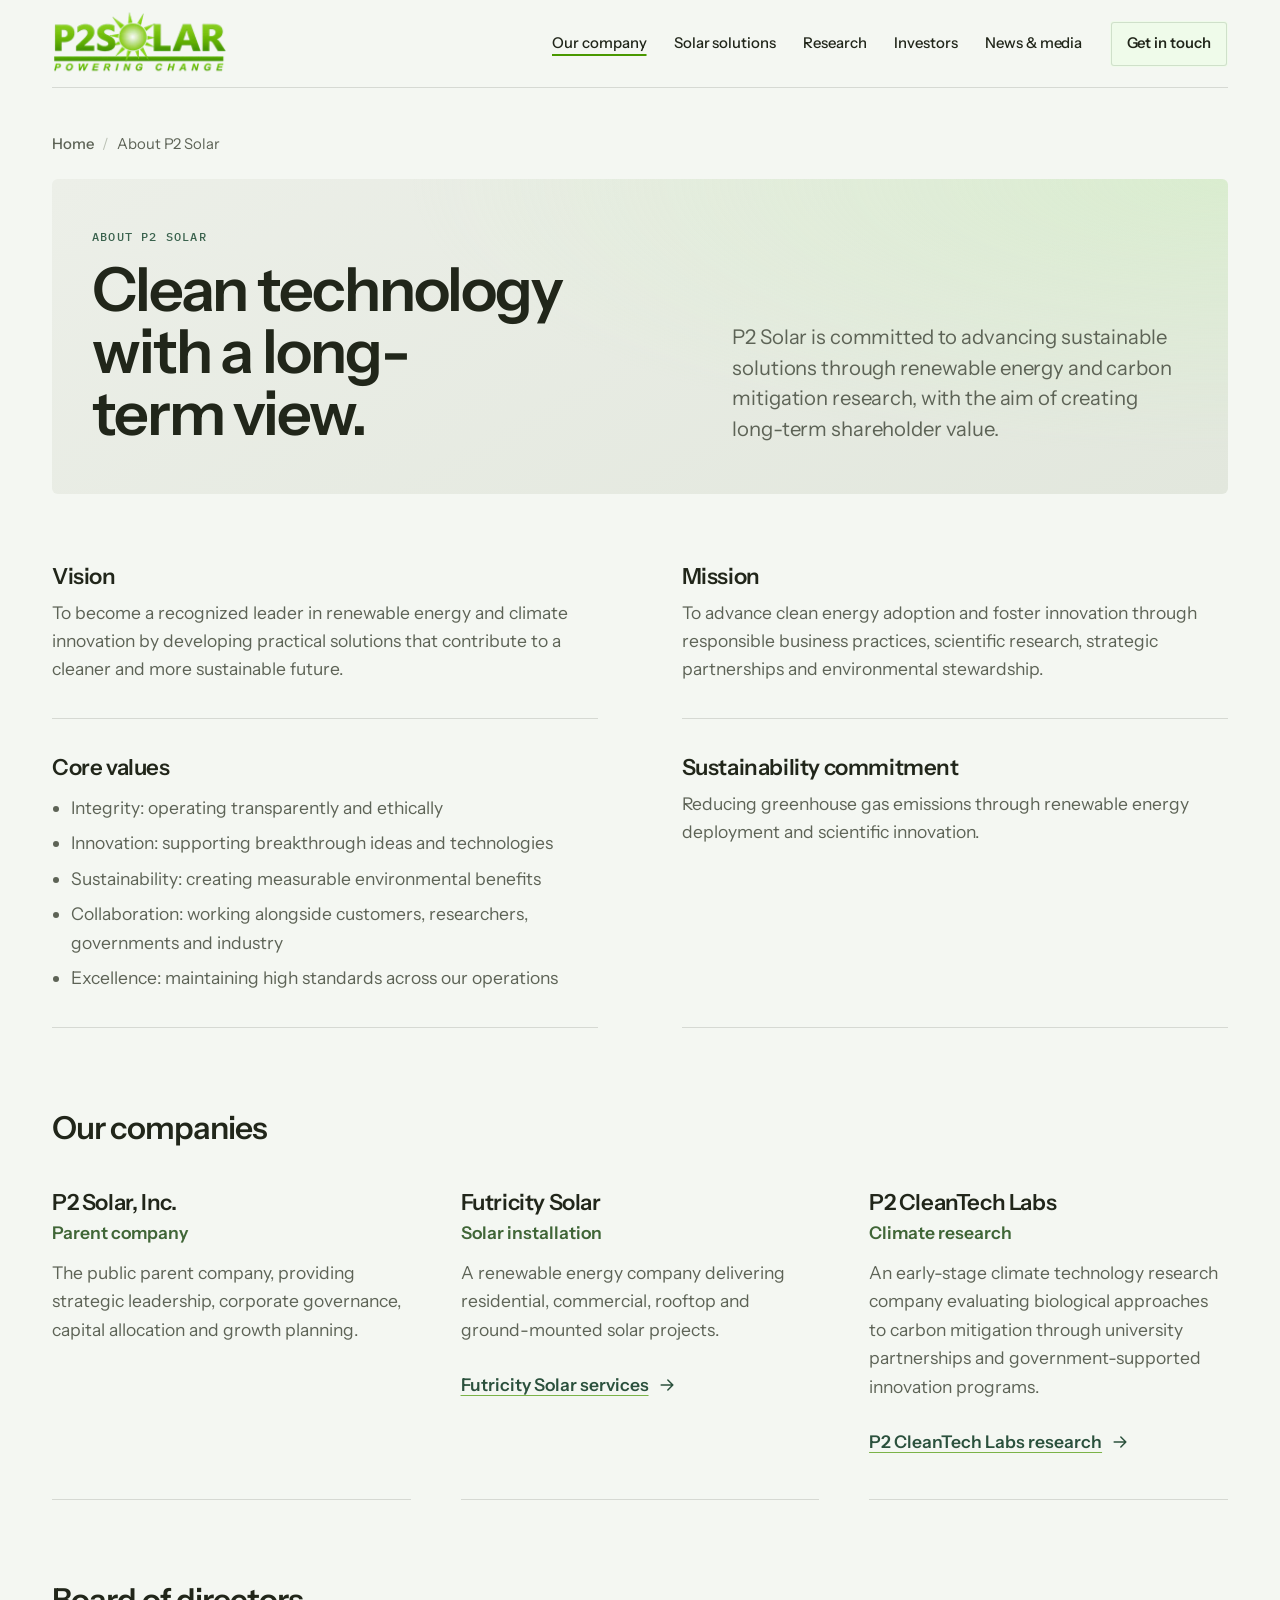
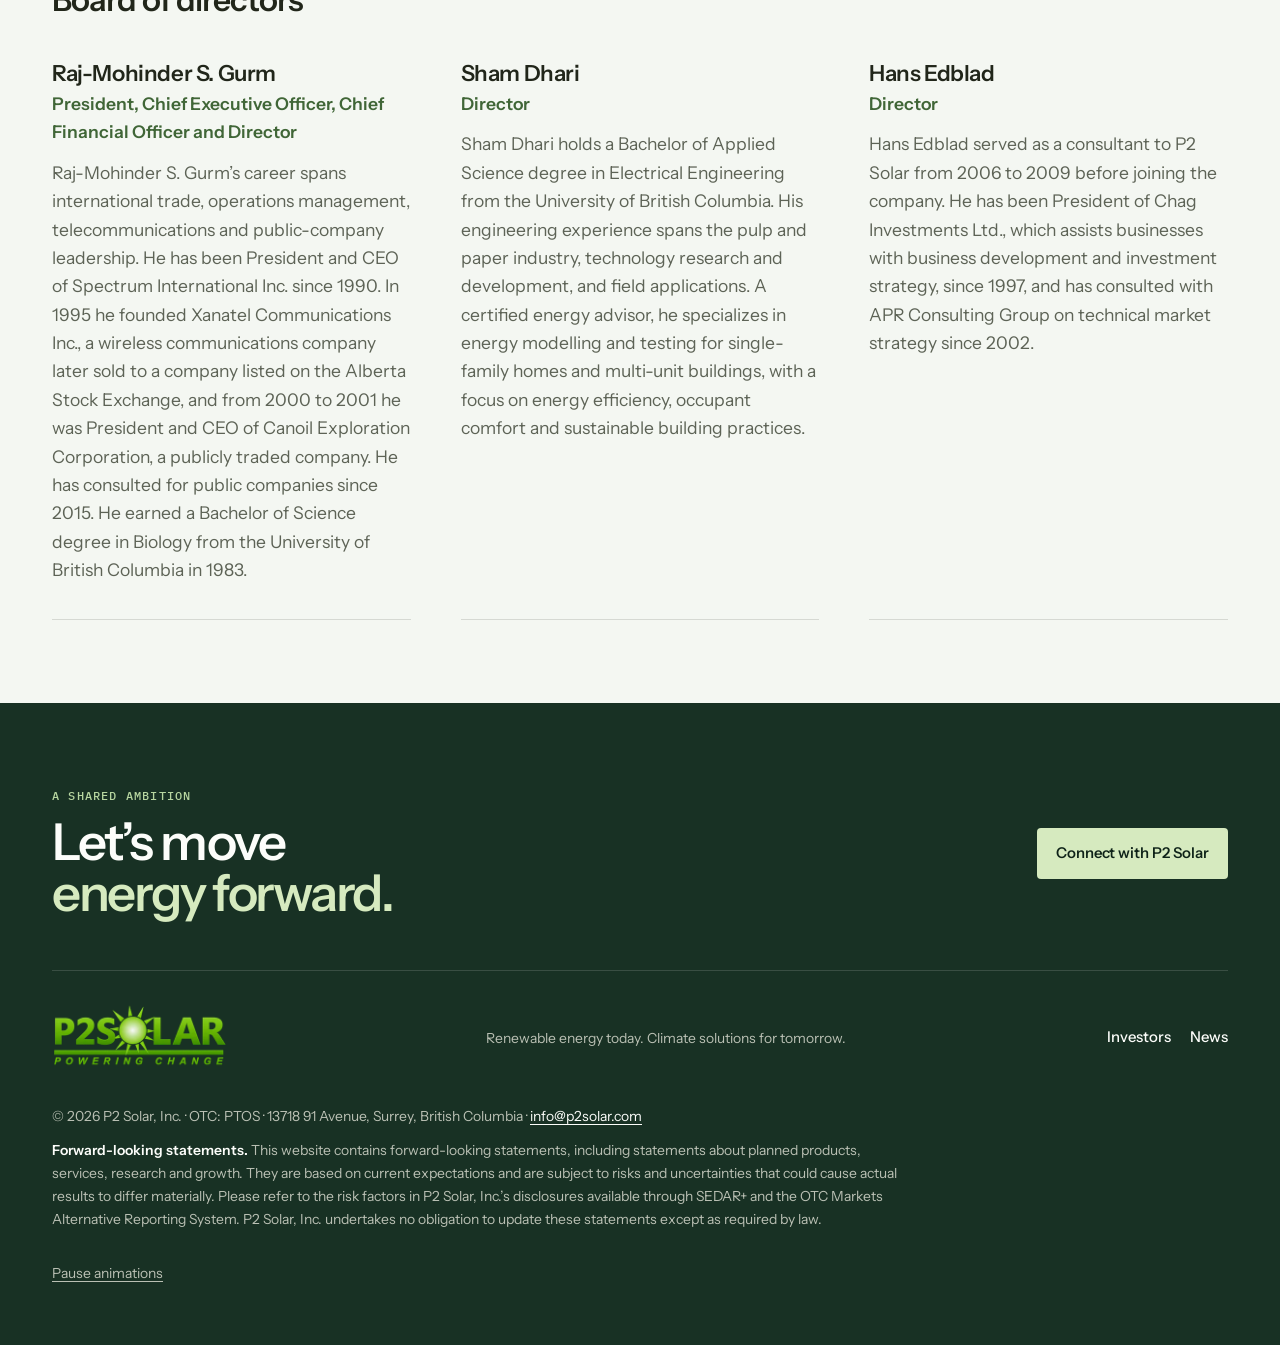
==== commit fea85aae: "Apply Raj content corrections for service, director and filings" ====
--- a/about/index.html
+++ b/about/index.html
@@ -30,8 +30,8 @@
   <link rel="apple-touch-icon" href="../apple-touch-icon.png" />
   <link rel="alternate" type="text/plain" href="../llms.txt" title="LLM-readable site summary" />
   <link rel="preload" href="../fonts/instrument-sans.woff2" as="font" type="font/woff2" crossorigin />
-  <link rel="stylesheet" href="../site.css?v=20261005-icon" />
-  <script type="application/ld+json">{"@context":"https://schema.org","@graph":[{"@type":"Corporation","@id":"https://www.p2solar.com/#organization","name":"P2 Solar","legalName":"P2 Solar, Inc.","url":"https://www.p2solar.com/","logo":{"@type":"ImageObject","url":"https://www.p2solar.com/p2-solar-transparent.png","width":600,"height":224},"image":"https://www.p2solar.com/p2-solar-hero-v2.jpg","description":"Publicly traded clean technology company in Surrey, British Columbia, installing residential and commercial solar through Futricity Solar and researching biological carbon mitigation through P2 CleanTech Labs.","tickerSymbol":"OTC PTOS","email":"info@p2solar.com","telephone":"+1-778-321-0047","address":{"@type":"PostalAddress","streetAddress":"13718 91 Avenue","addressLocality":"Surrey","addressRegion":"BC","postalCode":"V3V 7X1","addressCountry":"CA"},"areaServed":{"@type":"AdministrativeArea","name":"British Columbia"},"contactPoint":[{"@type":"ContactPoint","contactType":"customer service","email":"info@p2solar.com","areaServed":"CA","availableLanguage":"en"},{"@type":"ContactPoint","contactType":"investor relations","email":"info@p2solar.com","telephone":"+1-778-321-0047","availableLanguage":"en"}],"subOrganization":[{"@id":"https://www.p2solar.com/solutions/#futricity-solar"},{"@id":"https://www.p2solar.com/research/#p2-cleantech-labs"}],"sameAs":["https://www.sec.gov/edgar/browse/?CIK=1172069","https://www.otcmarkets.com/stock/PTOS/overview"]},{"@type":"WebSite","@id":"https://www.p2solar.com/#website","url":"https://www.p2solar.com/","name":"P2 Solar","publisher":{"@id":"https://www.p2solar.com/#organization"},"inLanguage":"en-CA"},{"@type":"BreadcrumbList","@id":"https://www.p2solar.com/about/#breadcrumb","itemListElement":[{"@type":"ListItem","position":1,"name":"Home","item":"https://www.p2solar.com/"},{"@type":"ListItem","position":2,"name":"About P2 Solar","item":"https://www.p2solar.com/about/"}]},{"@type":"AboutPage","@id":"https://www.p2solar.com/about/#webpage","url":"https://www.p2solar.com/about/","name":"About P2 Solar | Leadership, Mission and Companies","description":"P2 Solar, Inc. is a Surrey, BC clean technology company. Meet the board, the operating companies Futricity Solar and P2 CleanTech Labs, and our mission.","isPartOf":{"@id":"https://www.p2solar.com/#website"},"about":{"@id":"https://www.p2solar.com/#organization"},"inLanguage":"en-CA","dateModified":"2026-10-05","primaryImageOfPage":{"@type":"ImageObject","url":"https://www.p2solar.com/p2-solar-hero-v2.jpg"},"breadcrumb":{"@id":"https://www.p2solar.com/about/#breadcrumb"}},{"@type":"Organization","@id":"https://www.p2solar.com/solutions/#futricity-solar","name":"Futricity Solar","legalName":"Futricity Solar, Inc.","url":"https://www.p2solar.com/solutions/","logo":"https://www.p2solar.com/futricity.jpg","parentOrganization":{"@id":"https://www.p2solar.com/#organization"},"description":"Renewable energy company delivering residential, commercial, rooftop and ground-mounted solar projects.","areaServed":{"@type":"AdministrativeArea","name":"British Columbia"}},{"@type":"Organization","@id":"https://www.p2solar.com/research/#p2-cleantech-labs","name":"P2 CleanTech Labs","legalName":"P2 CleanTech Labs Inc.","url":"https://www.p2solar.com/research/","logo":"https://www.p2solar.com/p2-cleantech.jpg","parentOrganization":{"@id":"https://www.p2solar.com/#organization"},"description":"Research division of P2 Solar evaluating biological approaches to carbon mitigation.","knowsAbout":["Biological carbon capture","Microbial carbon utilization","Environmental biotechnology","Synthetic biology"]},{"@type":"Person","name":"Raj-Mohinder S. Gurm","jobTitle":"President, Chief Executive Officer and Chief Financial Officer","worksFor":{"@id":"https://www.p2solar.com/#organization"},"description":"Raj-Mohinder S. Gurm’s career spans international trade, operations management, telecommunications and public-company leadership. He has been President and CEO of Spectrum International Inc. since 1990. In 1995 he founded Xanatel Communications Inc., a wireless communications company later sold to a company listed on the Alberta Stock Exchange, and from 2000 to 2001 he was President and CEO of Canoil Exploration Corporation, a publicly traded company. He has consulted for public companies since 2015. He earned a Bachelor of Science degree in Biology from the University of British Columbia in 1983.","alumniOf":{"@type":"CollegeOrUniversity","name":"University of British Columbia"}},{"@type":"Person","name":"Sham Dhari","jobTitle":"Director","worksFor":{"@id":"https://www.p2solar.com/#organization"},"description":"Sham Dhari holds a Bachelor of Applied Science degree in Electrical Engineering from the University of British Columbia. His engineering experience spans the pulp and paper industry, technology research and development, and field applications. A certified energy advisor, he specializes in energy modelling and testing for single-family homes and multi-unit buildings, with a focus on energy efficiency, occupant comfort and sustainable building practices.","alumniOf":{"@type":"CollegeOrUniversity","name":"University of British Columbia"}},{"@type":"Person","name":"Hans Edblad","jobTitle":"Vice President, Business Development","worksFor":{"@id":"https://www.p2solar.com/#organization"},"description":"Hans Edblad served as a consultant to P2 Solar from 2006 to 2009 before joining the company. He has been President of Chag Investments Ltd., which assists businesses with business development and investment strategy, since 1997, and has consulted with APR Consulting Group on technical market strategy since 2002."}]}</script>
+  <link rel="stylesheet" href="../site.css?v=20261015-film" />
+  <script type="application/ld+json">{"@context":"https://schema.org","@graph":[{"@type":"Corporation","@id":"https://www.p2solar.com/#organization","name":"P2 Solar","legalName":"P2 Solar, Inc.","url":"https://www.p2solar.com/","logo":{"@type":"ImageObject","url":"https://www.p2solar.com/p2-solar-transparent.png","width":600,"height":224},"image":"https://www.p2solar.com/p2-solar-hero-v2.jpg","description":"Publicly traded clean technology company in Surrey, British Columbia, installing residential and commercial solar through Futricity Solar and researching biological carbon mitigation through P2 CleanTech Labs.","tickerSymbol":"OTC PTOS","email":"info@p2solar.com","telephone":"+1-778-321-0047","address":{"@type":"PostalAddress","streetAddress":"13718 91 Avenue","addressLocality":"Surrey","addressRegion":"BC","postalCode":"V3V 7X1","addressCountry":"CA"},"areaServed":{"@type":"AdministrativeArea","name":"British Columbia"},"contactPoint":[{"@type":"ContactPoint","contactType":"customer service","email":"info@p2solar.com","areaServed":"CA","availableLanguage":"en"},{"@type":"ContactPoint","contactType":"investor relations","email":"info@p2solar.com","telephone":"+1-778-321-0047","availableLanguage":"en"}],"subOrganization":[{"@id":"https://www.p2solar.com/solutions/#futricity-solar"},{"@id":"https://www.p2solar.com/research/#p2-cleantech-labs"}],"sameAs":["https://www.otcmarkets.com/stock/PTOS/overview"]},{"@type":"WebSite","@id":"https://www.p2solar.com/#website","url":"https://www.p2solar.com/","name":"P2 Solar","publisher":{"@id":"https://www.p2solar.com/#organization"},"inLanguage":"en-CA"},{"@type":"BreadcrumbList","@id":"https://www.p2solar.com/about/#breadcrumb","itemListElement":[{"@type":"ListItem","position":1,"name":"Home","item":"https://www.p2solar.com/"},{"@type":"ListItem","position":2,"name":"About P2 Solar","item":"https://www.p2solar.com/about/"}]},{"@type":"AboutPage","@id":"https://www.p2solar.com/about/#webpage","url":"https://www.p2solar.com/about/","name":"About P2 Solar | Leadership, Mission and Companies","description":"P2 Solar, Inc. is a Surrey, BC clean technology company. Meet the board, the operating companies Futricity Solar and P2 CleanTech Labs, and our mission.","isPartOf":{"@id":"https://www.p2solar.com/#website"},"about":{"@id":"https://www.p2solar.com/#organization"},"inLanguage":"en-CA","dateModified":"2026-10-16","primaryImageOfPage":{"@type":"ImageObject","url":"https://www.p2solar.com/p2-solar-hero-v2.jpg"},"breadcrumb":{"@id":"https://www.p2solar.com/about/#breadcrumb"}},{"@type":"Organization","@id":"https://www.p2solar.com/solutions/#futricity-solar","name":"Futricity Solar","legalName":"Futricity Solar, Inc.","url":"https://www.p2solar.com/solutions/","logo":"https://www.p2solar.com/futricity.jpg","parentOrganization":{"@id":"https://www.p2solar.com/#organization"},"description":"Renewable energy company delivering residential, commercial, rooftop and ground-mounted solar projects.","areaServed":{"@type":"AdministrativeArea","name":"British Columbia"}},{"@type":"Organization","@id":"https://www.p2solar.com/research/#p2-cleantech-labs","name":"P2 CleanTech Labs","legalName":"P2 CleanTech Labs Inc.","url":"https://www.p2solar.com/research/","logo":"https://www.p2solar.com/p2-cleantech.jpg","parentOrganization":{"@id":"https://www.p2solar.com/#organization"},"description":"Research division of P2 Solar evaluating biological approaches to carbon mitigation.","knowsAbout":["Biological carbon capture","Microbial carbon utilization","Environmental biotechnology","Synthetic biology"]},{"@type":"Person","name":"Raj-Mohinder S. Gurm","jobTitle":"President, Chief Executive Officer and Chief Financial Officer","worksFor":{"@id":"https://www.p2solar.com/#organization"},"description":"Raj-Mohinder S. Gurm’s career spans international trade, operations management, telecommunications and public-company leadership. He has been President and CEO of Spectrum International Inc. since 1990. In 1995 he founded Xanatel Communications Inc., a wireless communications company later sold to a company listed on the Alberta Stock Exchange, and from 2000 to 2001 he was President and CEO of Canoil Exploration Corporation, a publicly traded company. He has consulted for public companies since 2015. He earned a Bachelor of Science degree in Biology from the University of British Columbia in 1983.","alumniOf":{"@type":"CollegeOrUniversity","name":"University of British Columbia"}},{"@type":"Person","name":"Sham Dhari","jobTitle":"Director","worksFor":{"@id":"https://www.p2solar.com/#organization"},"description":"Sham Dhari holds a Bachelor of Applied Science degree in Electrical Engineering from the University of British Columbia. His engineering experience spans the pulp and paper industry, technology research and development, and field applications. A certified energy advisor, he specializes in energy modelling and testing for single-family homes and multi-unit buildings, with a focus on energy efficiency, occupant comfort and sustainable building practices.","alumniOf":{"@type":"CollegeOrUniversity","name":"University of British Columbia"}},{"@type":"Person","name":"Hans Edblad","jobTitle":"Director","worksFor":{"@id":"https://www.p2solar.com/#organization"},"description":"Hans Edblad served as a consultant to P2 Solar from 2006 to 2009 before joining the company. He has been President of Chag Investments Ltd., which assists businesses with business development and investment strategy, since 1997, and has consulted with APR Consulting Group on technical market strategy since 2002."}]}</script>
 </head>
 <body class="detail-view">
   <a class="skip-link" href="#main">Skip to content</a>
@@ -104,7 +104,7 @@
         </section>
         <section class="route-item">
           <h2>Hans Edblad</h2>
-          <p class="route-role">Vice President, Business Development and Director</p>
+          <p class="route-role">Director</p>
           <p>Hans Edblad served as a consultant to P2 Solar from 2006 to 2009 before joining the company. He has been President of Chag Investments Ltd., which assists businesses with business development and investment strategy, since 1997, and has consulted with APR Consulting Group on technical market strategy since 2002.</p>
         </section>
       </div>
@@ -115,10 +115,10 @@
     <div class="footer-bottom"><a class="brand footer-logo" href="../" aria-label="P2 Solar home"><picture><source type="image/webp" srcset="../images/logo.webp" /><img class="corporate-logo" src="../images/logo.png" width="360" height="134" alt="P2 Solar, Powering Change" decoding="async" loading="lazy" /></picture></a><p>Renewable energy today. Climate solutions for tomorrow.</p><nav aria-label="Footer navigation"><a href="../investors/">Investors</a><a href="../news/">News</a></nav></div>
     <div class="footer-legal">
       <p class="footer-note">© 2026 P2 Solar, Inc. · OTC: PTOS · 13718 91 Avenue, Surrey, British Columbia · <a href="mailto:info@p2solar.com">info@p2solar.com</a></p>
-      <p class="footer-disclaimer"><strong>Forward-looking statements.</strong> This website contains forward-looking statements, including statements about planned products, services, research and growth. They are based on current expectations and are subject to risks and uncertainties that could cause actual results to differ materially. Please refer to the risk factors in P2 Solar, Inc.’s filings with the U.S. Securities and Exchange Commission and on SEDAR+. P2 Solar, Inc. undertakes no obligation to update these statements except as required by law.</p>
+      <p class="footer-disclaimer"><strong>Forward-looking statements.</strong> This website contains forward-looking statements, including statements about planned products, services, research and growth. They are based on current expectations and are subject to risks and uncertainties that could cause actual results to differ materially. Please refer to the risk factors in P2 Solar, Inc.’s disclosures available through SEDAR+ and the OTC Markets Alternative Reporting System. P2 Solar, Inc. undertakes no obligation to update these statements except as required by law.</p>
       <button class="motion-toggle" type="button" aria-pressed="false">Pause animations</button>
     </div>
   </footer>
-  <script src="../app.js?v=20261005-icon" defer></script>
+  <script src="../app.js?v=20261015-film" defer></script>
 </body>
 </html>
--- a/site.css
+++ b/site.css
@@ -1197,3 +1197,103 @@
   html .research-art .art-caption { position:absolute; left:0; right:0; bottom:auto; text-align:center; top:calc(var(--top) + 1.25 * var(--orb) + var(--ring-gap)); line-height:1.5; margin:0; }
   html .research-copy { padding-top:var(--space-xl); }
 }
+
+/* ==== P2 Solar story film (homepage, right after the hero). Native SVG/DOM animated by p2-film.js.
+   Everything is prefixed .p2f. The default (no script, reduced motion) is the final frame: the company
+   card. `.is-anim` holds the t = 0 state; GSAP then sets values through the CSSOM (CSP-safe). ==== */
+.p2f { max-width:var(--max); margin:0 auto; padding:clamp(1.5rem,4vw,3.3rem) 2rem 1rem; }
+.p2f-vh { position:absolute; width:1px; height:1px; margin:-1px; padding:0; overflow:hidden; clip:rect(0 0 0 0); white-space:nowrap; border:0; }
+.p2f-stage { container-type:inline-size; position:relative; aspect-ratio:16/9; overflow:hidden; border-radius:10px; background:#0b1611; }
+.p2f-film { position:absolute; left:0; top:0; width:1920px; height:1080px; overflow:hidden; transform:scale(var(--p2f-k, tan(atan2(100cqw, 1920px)))); transform-origin:0 0; font-family:var(--font-sans); }
+.p2f-sky-night,.p2f-sky-day,.p2f-sky-dusk,.p2f-cell-dark,.p2f-vignette,.p2f-dim,.p2f-hud { position:absolute; inset:0; pointer-events:none; }
+.p2f-sky-night { background:radial-gradient(120% 90% at 85% 0%,#14271f 0%,#0b1611 60%); }
+.p2f-sky-day { background:linear-gradient(180deg,#d9e6e2 0%,#e9eee3 42%,#f5eed8 72%,#f7e6c4 100%); }
+.p2f-sun { position:absolute; left:1380px; top:-60px; width:520px; height:520px; border-radius:50%; opacity:0; background:radial-gradient(circle,rgba(255,248,225,1) 0%,rgba(255,233,180,.85) 14%,rgba(255,214,140,.32) 34%,rgba(255,214,140,0) 68%); }
+.p2f-sky-dusk { background:linear-gradient(180deg,#0f201c 0%,#1d3833 38%,#5b5340 66%,#c98a4b 84%,#eeb066 100%); }
+.p2f-world { position:absolute; left:0; top:0; width:100%; height:100%; display:block; }
+.p2f-world .p2f-tr { visibility:hidden; fill:none; stroke-linecap:butt; stroke-linejoin:round; }
+.p2f-world .p2f-pulse { visibility:hidden; fill:none; stroke-linecap:round; }
+.p2f-world .p2f-lit { opacity:0; }
+.p2f-dusktint { opacity:.44; }
+.p2f-cell-dark { background:#07100c; opacity:0; }
+.p2f-bloom { position:absolute; left:1180px; top:-520px; width:1400px; height:1100px; border-radius:50%; opacity:0; mix-blend-mode:screen; pointer-events:none; background:radial-gradient(closest-side,rgba(255,214,150,.75),rgba(255,190,110,.28) 45%,rgba(255,190,110,0)); }
+.p2f-beamrot { position:absolute; left:960px; top:410px; width:1900px; height:260px; transform-origin:0 50%; transform:rotate(-29deg); mix-blend-mode:screen; pointer-events:none; }
+.p2f-beam { position:absolute; inset:0; opacity:0; background:linear-gradient(90deg,rgba(255,226,170,.55) 0%,rgba(255,206,140,.22) 30%,rgba(255,206,140,.16) 70%,rgba(255,226,170,.6) 100%); -webkit-mask-image:linear-gradient(180deg,transparent 0%,#000 38%,#000 62%,transparent 100%); mask-image:linear-gradient(180deg,transparent 0%,#000 38%,#000 62%,transparent 100%); }
+.p2f-strike { position:absolute; left:660px; top:240px; width:600px; height:600px; border-radius:50%; opacity:0; mix-blend-mode:screen; pointer-events:none; background:radial-gradient(closest-side,rgba(255,236,196,.8),rgba(255,206,140,.25) 50%,rgba(255,206,140,0)); }
+.p2f-sheenrot { position:absolute; left:0; top:-700px; width:700px; height:2500px; transform-origin:50% 50%; transform:rotate(22deg); mix-blend-mode:screen; pointer-events:none; }
+.p2f-sheen { position:absolute; inset:0; transform:translateX(2300px); background:linear-gradient(90deg,rgba(255,240,215,0) 0%,rgba(255,240,215,.16) 40%,rgba(255,248,232,.34) 50%,rgba(255,240,215,.16) 60%,rgba(255,240,215,0) 100%); }
+.p2f-vignette { background:radial-gradient(120% 120% at 50% 45%,rgba(0,0,0,0) 55%,rgba(5,12,9,.38) 100%); }
+.p2f-dim { background:#081410; opacity:.55; }
+.p2f-brand { position:absolute; left:96px; top:48px; visibility:hidden; opacity:0; }
+.p2f-brand img { display:block; width:312px; height:116px; }
+.p2f-hl { position:absolute; left:96px; top:190px; width:1500px; overflow:hidden; visibility:hidden; opacity:0; padding-bottom:6px; }
+.p2f-hli { font-size:72px; line-height:1.12; font-weight:650; letter-spacing:-.015em; white-space:nowrap; color:#13261d; }
+.p2f-hli--1 { color:#f4f1e6; }
+.p2f-inlay { position:absolute; left:340px; top:150px; width:1240px; height:750px; border-radius:16px; overflow:hidden; background:#13261d; box-shadow:0 50px 120px rgba(2,8,6,.55),0 0 0 1px rgba(155,220,90,.45); }
+.p2f-cardwrap { position:absolute; inset:0; }
+/* t = 0 while the animation runs (GSAP takes over from here) */
+.p2f.is-anim .p2f-sky-day { opacity:0; }
+.p2f.is-anim .p2f-sun { opacity:1; }
+.p2f.is-anim .p2f-sky-dusk,.p2f.is-anim .p2f-dusktint,.p2f.is-anim .p2f-dim { opacity:0; }
+.p2f.is-anim .p2f-cell-dark { opacity:.92; }
+.p2f.is-anim .p2f-sheen { transform:none; }
+.p2f.is-anim .p2f-inlay { visibility:hidden; opacity:0; }
+.p2f.is-anim .p2f-cardwrap { clip-path:inset(100% 0 0 0); }
+.p2f.is-anim .p2f-card--film [data-p2f-step] { opacity:0; }
+
+/* Company facts remain in the original inlay at every viewport width. */
+.p2f-card { color:#1c2a22; }
+.p2f-card a { text-decoration:none; }
+.p2f-card a:hover { text-decoration:underline; text-underline-offset:.2em; }
+.p2f-card a:focus-visible,.p2f-btn:focus-visible { outline:2px solid var(--forest); outline-offset:3px; }
+.p2f-card-brand a:focus-visible { outline-color:#9bdc5a; }
+.p2f-card-logo { display:block; height:auto; }
+.p2f-card-url,.p2f-card-actions,.p2f-card-title,.p2f-facts,.p2f-facts dd { margin:0; }
+.p2f-card-url { font-weight:650; color:#9bdc5a; }
+.p2f-card-actions { display:flex; flex-direction:column; align-items:flex-start; }
+.p2f-card-cta { font-weight:650; color:#efe9d8; }
+.p2f-card-link { font-family:var(--font-mono); letter-spacing:.04em; color:#c9d4c0; }
+.p2f-card-title { font-weight:650; letter-spacing:-.01em; color:#13261d; }
+.p2f-facts { display:grid; }
+.p2f-fact--symbol,.p2f-fact--rep { grid-column:1 / -1; }
+.p2f-facts dt { font-family:var(--font-mono); text-transform:uppercase; letter-spacing:.16em; line-height:1; color:#3f6b52; }
+.p2f-facts dd { font-weight:600; }
+.p2f-fact--symbol dd { font-weight:650; line-height:1; letter-spacing:.005em; color:#13261d; }
+.p2f-fact--rep dd span { display:block; }
+.p2f-card--film { position:absolute; inset:0; display:grid; grid-template-columns:380px 1fr; background:linear-gradient(180deg,#f6f3ea 0%,#f1eee2 100%); }
+.p2f-card--film .p2f-card-brand { position:relative; padding:110px 48px 0; background:radial-gradient(120% 70% at 40% 18%,#1a3427 0%,#13261d 55%,#0f1f18 100%); }
+.p2f-card--film .p2f-card-logo { width:284px; }
+.p2f-card--film .p2f-card-url { position:absolute; left:48px; top:470px; font-size:42px; line-height:1.1; }
+.p2f-card--film .p2f-card-url::before { content:""; display:block; width:48px; height:3px; margin-bottom:20px; background:#9bdc5a; }
+.p2f-card--film .p2f-card-actions { position:absolute; left:48px; top:562px; width:300px; gap:18px; }
+.p2f-card--film .p2f-card-cta { font-size:30px; line-height:1.2; }
+.p2f-card--film .p2f-card-link { font-size:20px; }
+.p2f-card--film .p2f-card-body { padding:110px 56px 0; }
+.p2f-card--film .p2f-card-title { font-size:48px; line-height:1.1; }
+.p2f-card--film .p2f-facts { margin-top:24px; grid-template-columns:max-content max-content 1fr; }
+.p2f-card--film .p2f-fact { border-top:2px solid #cdd5c6; padding-right:28px; }
+.p2f-card--film .p2f-fact--col,.p2f-card--film .p2f-fact--rep { margin-top:24px; }
+.p2f-card--film .p2f-facts dt { margin-top:22px; font-size:17px; }
+.p2f-card--film .p2f-facts dd { margin-top:12px; font-size:27px; line-height:1.25; }
+.p2f-card--film .p2f-fact--symbol dd { font-size:88px; line-height:1; }
+.p2f-card--film .p2f-fact--rep dd span { line-height:1.4; }
+.p2f-controls { display:flex; flex-wrap:wrap; align-items:center; gap:.6rem 1rem; margin-top:.8rem; }
+.p2f-controls[hidden],.p2f-btn[hidden] { display:none; }
+.p2f-btn { font:inherit; font-size:.875rem; font-weight:600; line-height:1.2; padding:.6rem 1.05rem; border:1px solid var(--line); border-radius:999px; background:var(--paper-bright); color:var(--forest-deep); cursor:pointer; }
+.p2f-btn:hover { background:var(--lime-wash); }
+.p2f-btn[disabled] { opacity:.7; cursor:progress; }
+.p2f-status { margin:0; font-size:.8rem; color:var(--muted); }
+@media (max-width:760px) {
+  .p2f { padding:1.5rem 1rem .5rem; }
+  .p2f-stage { border-radius:8px; }
+}
+
+/* One quiet playback control; fixed row keeps the page steady in every state. */
+.p2f-controls { display:grid; grid-template-columns:1fr; align-items:center; height:44px; min-height:44px; }
+.p2f-controls[hidden] { display:grid; visibility:hidden; }
+.p2f-controls .p2f-status { position:absolute; width:1px; height:1px; margin:-1px; padding:0; overflow:hidden; clip:rect(0 0 0 0); clip-path:inset(50%); white-space:nowrap; border:0; }
+.p2f-controls .p2f-toggle { position:relative; align-self:center; justify-self:start; width:auto; height:auto; min-height:0; margin:0; padding:2px 6px; border:0; border-radius:0; background:transparent; box-shadow:none; font-size:12px; line-height:1.2; font-weight:400; color:var(--muted); white-space:nowrap; }
+.p2f-controls .p2f-toggle::after { content:""; position:absolute; top:50%; left:50%; width:max(100%,44px); height:44px; transform:translate(-50%,-50%); }
+.p2f-controls .p2f-toggle:hover { text-decoration:underline; text-underline-offset:.2em; }
+.p2f-controls .p2f-toggle:focus-visible { outline:2px solid currentColor; outline-offset:3px; }
+.p2f-arrow { width:1em; height:1em; display:inline-block; vertical-align:-.125em; margin-left:.15em; fill:none; stroke:currentColor; stroke-width:1.75; stroke-linecap:round; stroke-linejoin:round; }
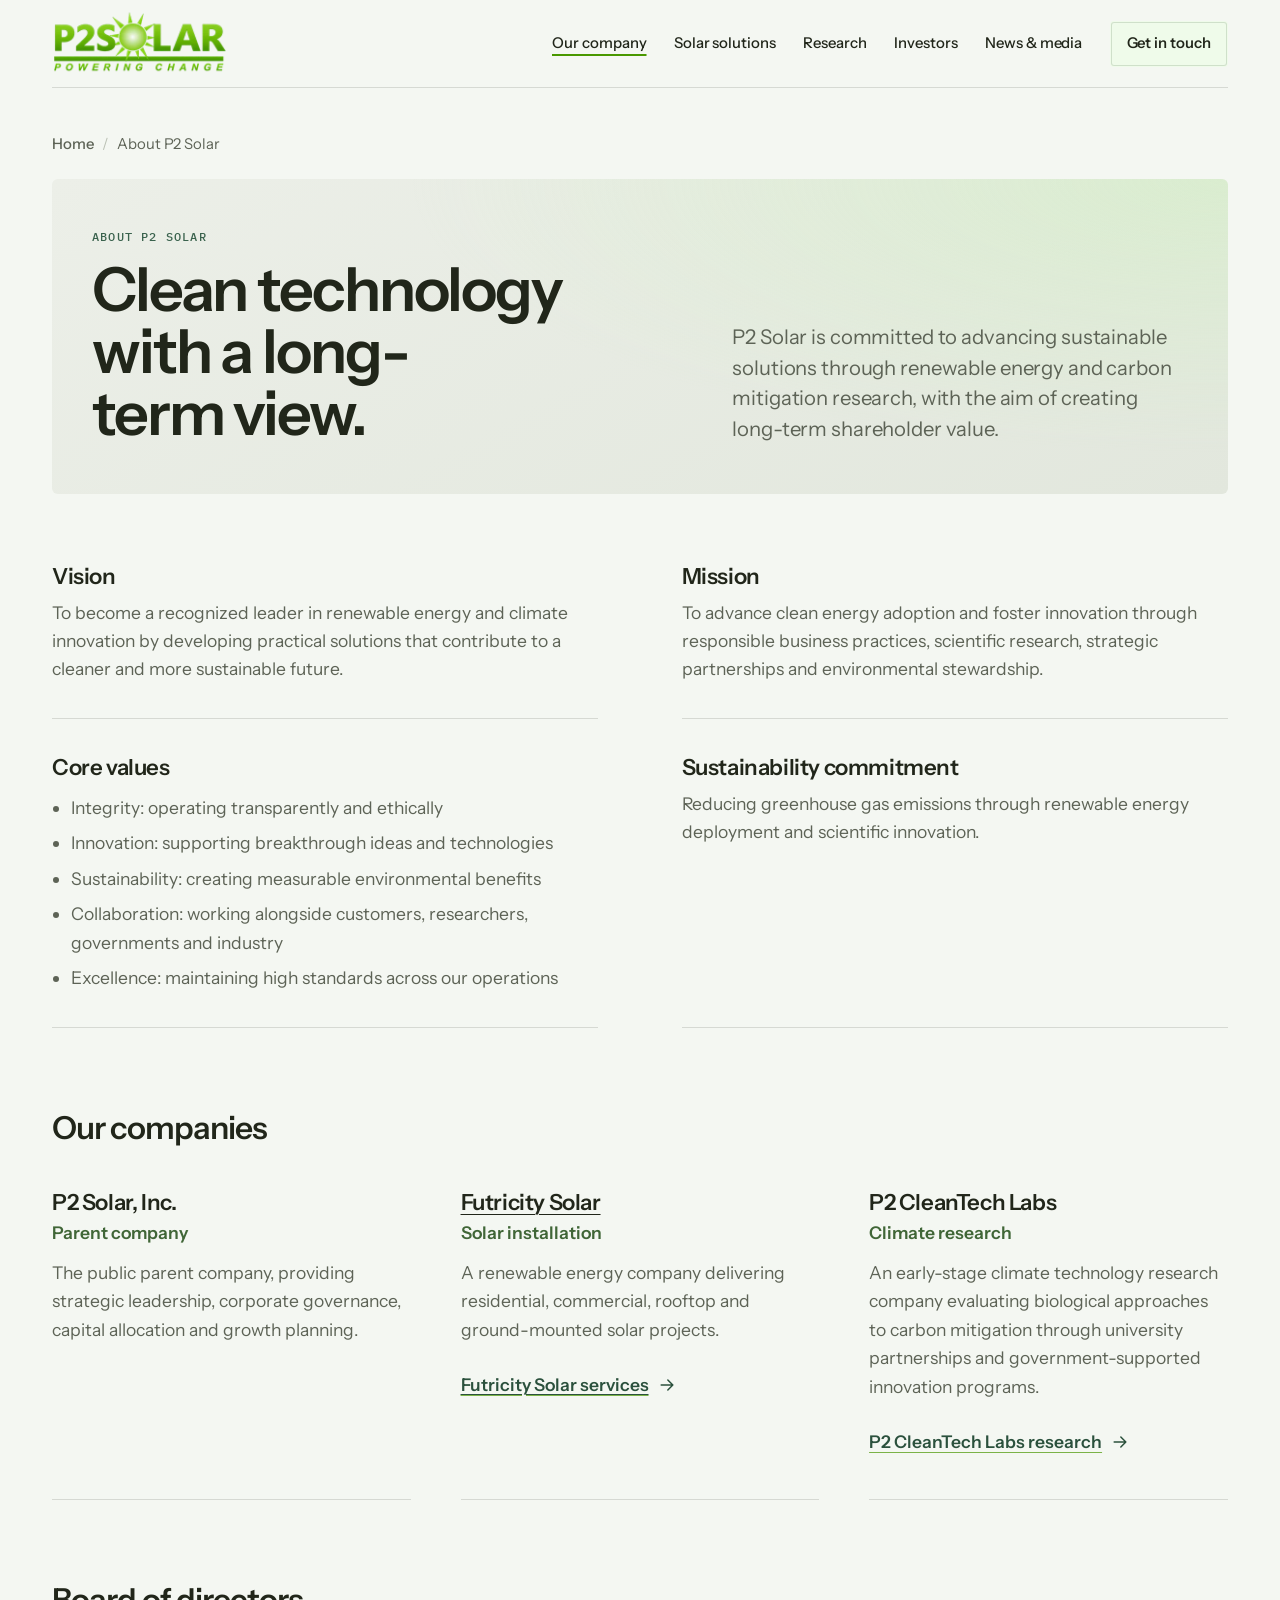
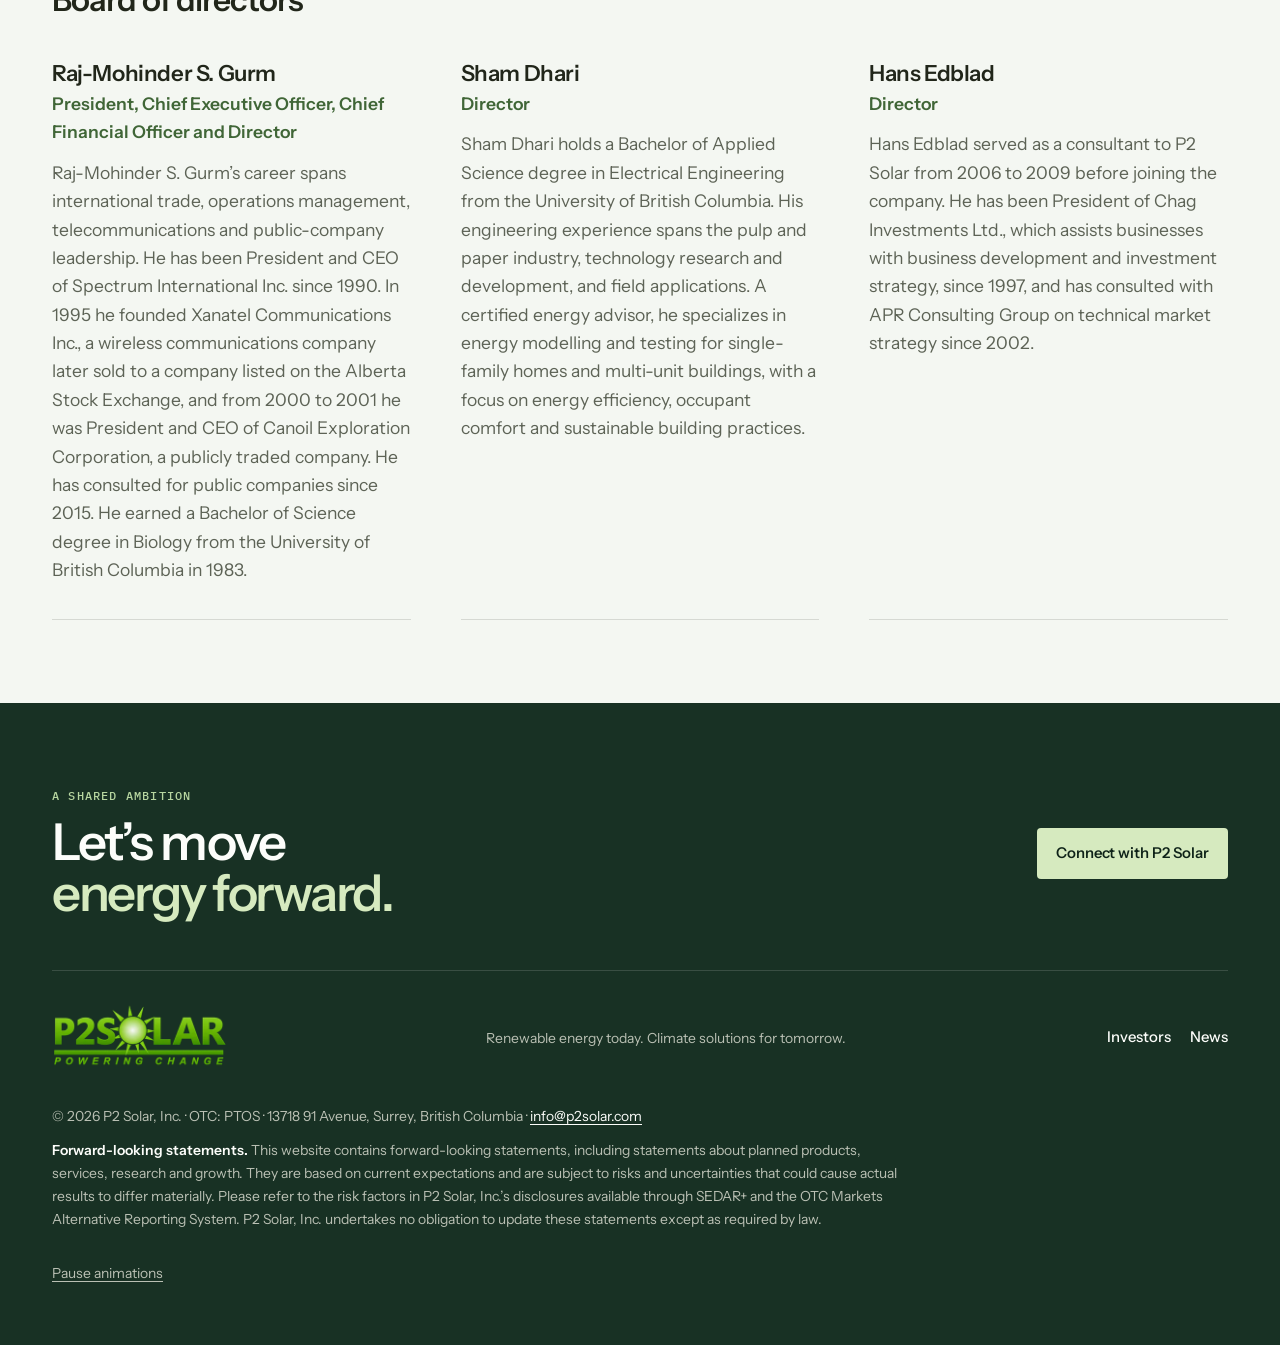
==== commit 7624d07c: "Make Futricity logos and mentions visibly link to its website" ====
--- a/about/index.html
+++ b/about/index.html
@@ -30,7 +30,7 @@
   <link rel="apple-touch-icon" href="../apple-touch-icon.png" />
   <link rel="alternate" type="text/plain" href="../llms.txt" title="LLM-readable site summary" />
   <link rel="preload" href="../fonts/instrument-sans.woff2" as="font" type="font/woff2" crossorigin />
-  <link rel="stylesheet" href="../site.css?v=20261015-film" />
+  <link rel="stylesheet" href="../site.css?v=20261016-links" />
   <script type="application/ld+json">{"@context":"https://schema.org","@graph":[{"@type":"Corporation","@id":"https://www.p2solar.com/#organization","name":"P2 Solar","legalName":"P2 Solar, Inc.","url":"https://www.p2solar.com/","logo":{"@type":"ImageObject","url":"https://www.p2solar.com/p2-solar-transparent.png","width":600,"height":224},"image":"https://www.p2solar.com/p2-solar-hero-v2.jpg","description":"Publicly traded clean technology company in Surrey, British Columbia, installing residential and commercial solar through Futricity Solar and researching biological carbon mitigation through P2 CleanTech Labs.","tickerSymbol":"OTC PTOS","email":"info@p2solar.com","telephone":"+1-778-321-0047","address":{"@type":"PostalAddress","streetAddress":"13718 91 Avenue","addressLocality":"Surrey","addressRegion":"BC","postalCode":"V3V 7X1","addressCountry":"CA"},"areaServed":{"@type":"AdministrativeArea","name":"British Columbia"},"contactPoint":[{"@type":"ContactPoint","contactType":"customer service","email":"info@p2solar.com","areaServed":"CA","availableLanguage":"en"},{"@type":"ContactPoint","contactType":"investor relations","email":"info@p2solar.com","telephone":"+1-778-321-0047","availableLanguage":"en"}],"subOrganization":[{"@id":"https://www.p2solar.com/solutions/#futricity-solar"},{"@id":"https://www.p2solar.com/research/#p2-cleantech-labs"}],"sameAs":["https://www.otcmarkets.com/stock/PTOS/overview"]},{"@type":"WebSite","@id":"https://www.p2solar.com/#website","url":"https://www.p2solar.com/","name":"P2 Solar","publisher":{"@id":"https://www.p2solar.com/#organization"},"inLanguage":"en-CA"},{"@type":"BreadcrumbList","@id":"https://www.p2solar.com/about/#breadcrumb","itemListElement":[{"@type":"ListItem","position":1,"name":"Home","item":"https://www.p2solar.com/"},{"@type":"ListItem","position":2,"name":"About P2 Solar","item":"https://www.p2solar.com/about/"}]},{"@type":"AboutPage","@id":"https://www.p2solar.com/about/#webpage","url":"https://www.p2solar.com/about/","name":"About P2 Solar | Leadership, Mission and Companies","description":"P2 Solar, Inc. is a Surrey, BC clean technology company. Meet the board, the operating companies Futricity Solar and P2 CleanTech Labs, and our mission.","isPartOf":{"@id":"https://www.p2solar.com/#website"},"about":{"@id":"https://www.p2solar.com/#organization"},"inLanguage":"en-CA","dateModified":"2026-10-16","primaryImageOfPage":{"@type":"ImageObject","url":"https://www.p2solar.com/p2-solar-hero-v2.jpg"},"breadcrumb":{"@id":"https://www.p2solar.com/about/#breadcrumb"}},{"@type":"Organization","@id":"https://www.p2solar.com/solutions/#futricity-solar","name":"Futricity Solar","legalName":"Futricity Solar, Inc.","url":"https://www.p2solar.com/solutions/","logo":"https://www.p2solar.com/futricity.jpg","parentOrganization":{"@id":"https://www.p2solar.com/#organization"},"description":"Renewable energy company delivering residential, commercial, rooftop and ground-mounted solar projects.","areaServed":{"@type":"AdministrativeArea","name":"British Columbia"}},{"@type":"Organization","@id":"https://www.p2solar.com/research/#p2-cleantech-labs","name":"P2 CleanTech Labs","legalName":"P2 CleanTech Labs Inc.","url":"https://www.p2solar.com/research/","logo":"https://www.p2solar.com/p2-cleantech.jpg","parentOrganization":{"@id":"https://www.p2solar.com/#organization"},"description":"Research division of P2 Solar evaluating biological approaches to carbon mitigation.","knowsAbout":["Biological carbon capture","Microbial carbon utilization","Environmental biotechnology","Synthetic biology"]},{"@type":"Person","name":"Raj-Mohinder S. Gurm","jobTitle":"President, Chief Executive Officer and Chief Financial Officer","worksFor":{"@id":"https://www.p2solar.com/#organization"},"description":"Raj-Mohinder S. Gurm’s career spans international trade, operations management, telecommunications and public-company leadership. He has been President and CEO of Spectrum International Inc. since 1990. In 1995 he founded Xanatel Communications Inc., a wireless communications company later sold to a company listed on the Alberta Stock Exchange, and from 2000 to 2001 he was President and CEO of Canoil Exploration Corporation, a publicly traded company. He has consulted for public companies since 2015. He earned a Bachelor of Science degree in Biology from the University of British Columbia in 1983.","alumniOf":{"@type":"CollegeOrUniversity","name":"University of British Columbia"}},{"@type":"Person","name":"Sham Dhari","jobTitle":"Director","worksFor":{"@id":"https://www.p2solar.com/#organization"},"description":"Sham Dhari holds a Bachelor of Applied Science degree in Electrical Engineering from the University of British Columbia. His engineering experience spans the pulp and paper industry, technology research and development, and field applications. A certified energy advisor, he specializes in energy modelling and testing for single-family homes and multi-unit buildings, with a focus on energy efficiency, occupant comfort and sustainable building practices.","alumniOf":{"@type":"CollegeOrUniversity","name":"University of British Columbia"}},{"@type":"Person","name":"Hans Edblad","jobTitle":"Director","worksFor":{"@id":"https://www.p2solar.com/#organization"},"description":"Hans Edblad served as a consultant to P2 Solar from 2006 to 2009 before joining the company. He has been President of Chag Investments Ltd., which assists businesses with business development and investment strategy, since 1997, and has consulted with APR Consulting Group on technical market strategy since 2002."}]}</script>
 </head>
 <body class="detail-view">
@@ -78,10 +78,10 @@
           <p>The public parent company, providing strategic leadership, corporate governance, capital allocation and growth planning.</p>
         </section>
         <section class="route-item">
-          <h2>Futricity Solar</h2>
+          <h2><a class="futricity-inline" href="https://futricitysolar.com">Futricity Solar</a></h2>
           <p class="route-role">Solar installation</p>
           <p>A renewable energy company delivering residential, commercial, rooftop and ground-mounted solar projects.</p>
-          <div class="route-actions"><a class="document-link" href="../solutions/"><span class="link-label">Futricity Solar services</span><svg class="link-icon icon-next" viewBox="0 0 24 24" aria-hidden="true"><path d="M5 12h14m-6-6 6 6-6 6"/></svg></a></div>
+          <div class="route-actions"><a class="futricity-inline document-link" href="https://futricitysolar.com"><span class="link-label">Futricity Solar services</span><svg class="link-icon icon-next" viewBox="0 0 24 24" aria-hidden="true"><path d="M5 12h14m-6-6 6 6-6 6"/></svg></a></div>
         </section>
         <section class="route-item">
           <h2>P2 CleanTech Labs</h2>
--- a/site.css
+++ b/site.css
@@ -1297,3 +1297,15 @@
 .p2f-controls .p2f-toggle:hover { text-decoration:underline; text-underline-offset:.2em; }
 .p2f-controls .p2f-toggle:focus-visible { outline:2px solid currentColor; outline-offset:3px; }
 .p2f-arrow { width:1em; height:1em; display:inline-block; vertical-align:-.125em; margin-left:.15em; fill:none; stroke:currentColor; stroke-width:1.75; stroke-linecap:round; stroke-linejoin:round; }
+
+/* Persistent website cue on the two linked Futricity logos. */
+.brand-site-link { display:inline-flex; flex-direction:column; align-items:flex-start; justify-content:center; gap:.375rem; min-width:44px; min-height:44px; padding:4px 0; color:var(--forest); text-decoration:none; border-radius:4px; }
+.business-grid .division-logo-wrap.brand-site-link { height:auto; min-height:120px; gap:.375rem; }
+.brand-site-cue { display:inline-flex; align-items:center; gap:.375rem; font-size:.8125rem; font-weight:600; line-height:1.5; color:var(--forest); text-decoration:underline; text-underline-offset:.2em; text-decoration-thickness:1px; }
+.brand-site-cue svg { flex:none; width:14px; height:14px; stroke:currentColor; stroke-width:1.5; stroke-linecap:round; stroke-linejoin:round; }
+.brand-site-link:hover .brand-site-cue { text-decoration-thickness:2px; }
+.brand-site-link:focus-visible { outline:2px solid var(--forest); outline-offset:5px; }
+
+.futricity-inline { color:inherit; text-decoration:underline; text-decoration-thickness:1px; text-underline-offset:.18em; border-radius:2px; }
+.futricity-inline:hover { text-decoration-thickness:2px; }
+.futricity-inline:focus-visible { outline:2px solid currentColor; outline-offset:3px; }
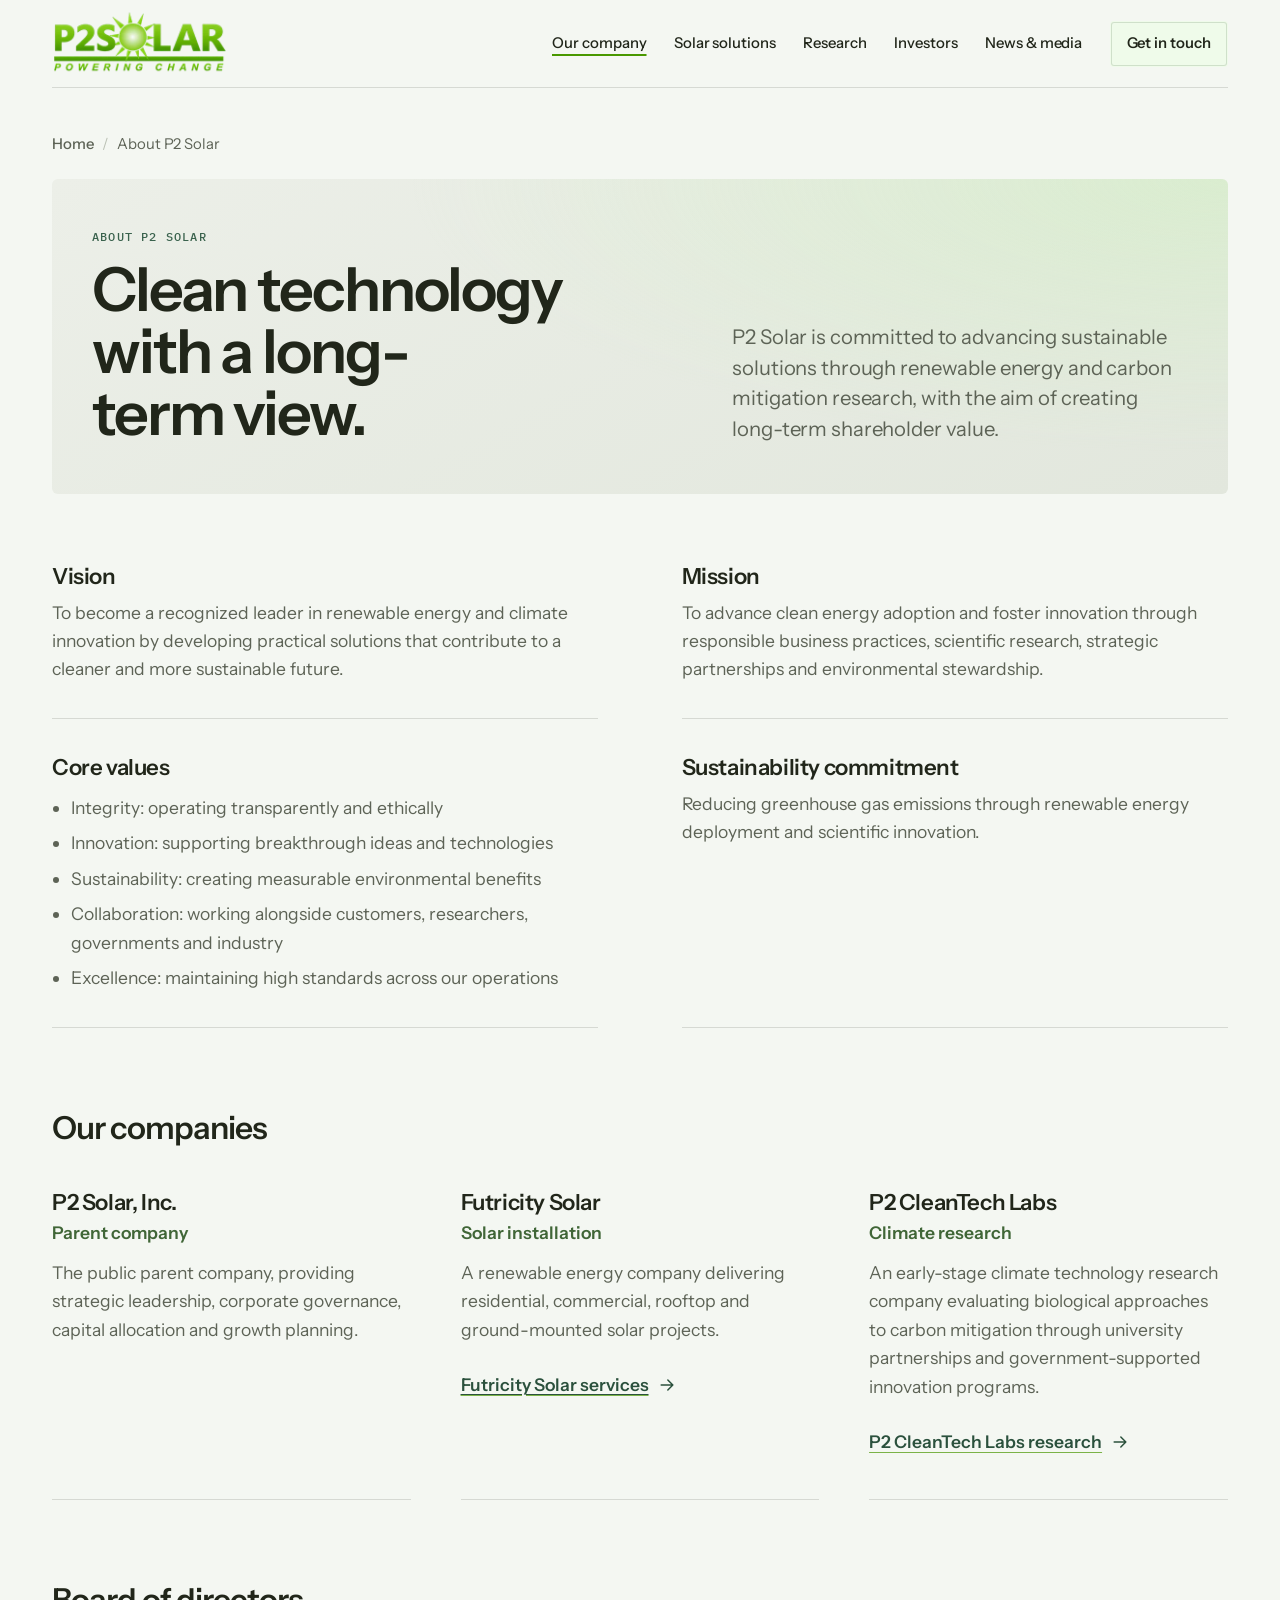
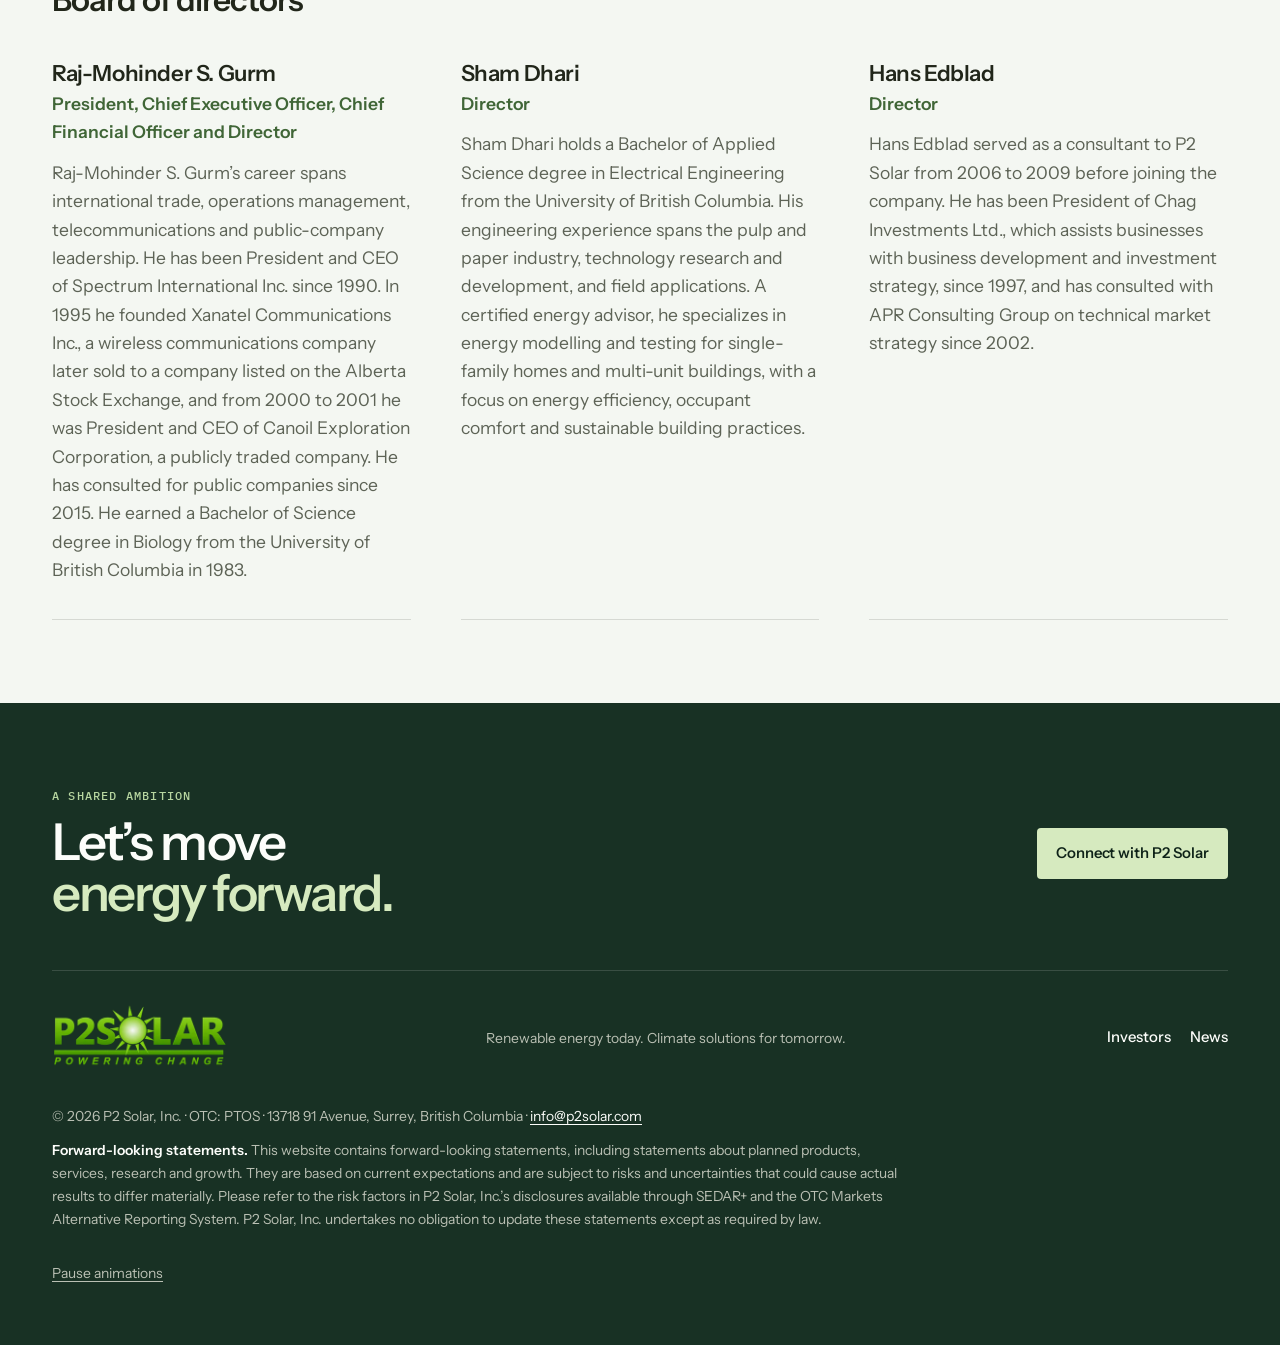
==== commit 009af563: "Polish FAQ labels, animation contrast and CO2 spacing; add supplied releases" ====
--- a/about/index.html
+++ b/about/index.html
@@ -30,7 +30,7 @@
   <link rel="apple-touch-icon" href="../apple-touch-icon.png" />
   <link rel="alternate" type="text/plain" href="../llms.txt" title="LLM-readable site summary" />
   <link rel="preload" href="../fonts/instrument-sans.woff2" as="font" type="font/woff2" crossorigin />
-  <link rel="stylesheet" href="../site.css?v=20261016-links" />
+  <link rel="stylesheet" href="../site.css?v=20261017-polish" />
   <script type="application/ld+json">{"@context":"https://schema.org","@graph":[{"@type":"Corporation","@id":"https://www.p2solar.com/#organization","name":"P2 Solar","legalName":"P2 Solar, Inc.","url":"https://www.p2solar.com/","logo":{"@type":"ImageObject","url":"https://www.p2solar.com/p2-solar-transparent.png","width":600,"height":224},"image":"https://www.p2solar.com/p2-solar-hero-v2.jpg","description":"Publicly traded clean technology company in Surrey, British Columbia, installing residential and commercial solar through Futricity Solar and researching biological carbon mitigation through P2 CleanTech Labs.","tickerSymbol":"OTC PTOS","email":"info@p2solar.com","telephone":"+1-778-321-0047","address":{"@type":"PostalAddress","streetAddress":"13718 91 Avenue","addressLocality":"Surrey","addressRegion":"BC","postalCode":"V3V 7X1","addressCountry":"CA"},"areaServed":{"@type":"AdministrativeArea","name":"British Columbia"},"contactPoint":[{"@type":"ContactPoint","contactType":"customer service","email":"info@p2solar.com","areaServed":"CA","availableLanguage":"en"},{"@type":"ContactPoint","contactType":"investor relations","email":"info@p2solar.com","telephone":"+1-778-321-0047","availableLanguage":"en"}],"subOrganization":[{"@id":"https://www.p2solar.com/solutions/#futricity-solar"},{"@id":"https://www.p2solar.com/research/#p2-cleantech-labs"}],"sameAs":["https://www.otcmarkets.com/stock/PTOS/overview"]},{"@type":"WebSite","@id":"https://www.p2solar.com/#website","url":"https://www.p2solar.com/","name":"P2 Solar","publisher":{"@id":"https://www.p2solar.com/#organization"},"inLanguage":"en-CA"},{"@type":"BreadcrumbList","@id":"https://www.p2solar.com/about/#breadcrumb","itemListElement":[{"@type":"ListItem","position":1,"name":"Home","item":"https://www.p2solar.com/"},{"@type":"ListItem","position":2,"name":"About P2 Solar","item":"https://www.p2solar.com/about/"}]},{"@type":"AboutPage","@id":"https://www.p2solar.com/about/#webpage","url":"https://www.p2solar.com/about/","name":"About P2 Solar | Leadership, Mission and Companies","description":"P2 Solar, Inc. is a Surrey, BC clean technology company. Meet the board, the operating companies Futricity Solar and P2 CleanTech Labs, and our mission.","isPartOf":{"@id":"https://www.p2solar.com/#website"},"about":{"@id":"https://www.p2solar.com/#organization"},"inLanguage":"en-CA","dateModified":"2026-10-16","primaryImageOfPage":{"@type":"ImageObject","url":"https://www.p2solar.com/p2-solar-hero-v2.jpg"},"breadcrumb":{"@id":"https://www.p2solar.com/about/#breadcrumb"}},{"@type":"Organization","@id":"https://www.p2solar.com/solutions/#futricity-solar","name":"Futricity Solar","legalName":"Futricity Solar, Inc.","url":"https://www.p2solar.com/solutions/","logo":"https://www.p2solar.com/futricity.jpg","parentOrganization":{"@id":"https://www.p2solar.com/#organization"},"description":"Renewable energy company delivering residential, commercial, rooftop and ground-mounted solar projects.","areaServed":{"@type":"AdministrativeArea","name":"British Columbia"}},{"@type":"Organization","@id":"https://www.p2solar.com/research/#p2-cleantech-labs","name":"P2 CleanTech Labs","legalName":"P2 CleanTech Labs Inc.","url":"https://www.p2solar.com/research/","logo":"https://www.p2solar.com/p2-cleantech.jpg","parentOrganization":{"@id":"https://www.p2solar.com/#organization"},"description":"Research division of P2 Solar evaluating biological approaches to carbon mitigation.","knowsAbout":["Biological carbon capture","Microbial carbon utilization","Environmental biotechnology","Synthetic biology"]},{"@type":"Person","name":"Raj-Mohinder S. Gurm","jobTitle":"President, Chief Executive Officer and Chief Financial Officer","worksFor":{"@id":"https://www.p2solar.com/#organization"},"description":"Raj-Mohinder S. Gurm’s career spans international trade, operations management, telecommunications and public-company leadership. He has been President and CEO of Spectrum International Inc. since 1990. In 1995 he founded Xanatel Communications Inc., a wireless communications company later sold to a company listed on the Alberta Stock Exchange, and from 2000 to 2001 he was President and CEO of Canoil Exploration Corporation, a publicly traded company. He has consulted for public companies since 2015. He earned a Bachelor of Science degree in Biology from the University of British Columbia in 1983.","alumniOf":{"@type":"CollegeOrUniversity","name":"University of British Columbia"}},{"@type":"Person","name":"Sham Dhari","jobTitle":"Director","worksFor":{"@id":"https://www.p2solar.com/#organization"},"description":"Sham Dhari holds a Bachelor of Applied Science degree in Electrical Engineering from the University of British Columbia. His engineering experience spans the pulp and paper industry, technology research and development, and field applications. A certified energy advisor, he specializes in energy modelling and testing for single-family homes and multi-unit buildings, with a focus on energy efficiency, occupant comfort and sustainable building practices.","alumniOf":{"@type":"CollegeOrUniversity","name":"University of British Columbia"}},{"@type":"Person","name":"Hans Edblad","jobTitle":"Director","worksFor":{"@id":"https://www.p2solar.com/#organization"},"description":"Hans Edblad served as a consultant to P2 Solar from 2006 to 2009 before joining the company. He has been President of Chag Investments Ltd., which assists businesses with business development and investment strategy, since 1997, and has consulted with APR Consulting Group on technical market strategy since 2002."}]}</script>
 </head>
 <body class="detail-view">
@@ -78,7 +78,7 @@
           <p>The public parent company, providing strategic leadership, corporate governance, capital allocation and growth planning.</p>
         </section>
         <section class="route-item">
-          <h2><a class="futricity-inline" href="https://futricitysolar.com">Futricity Solar</a></h2>
+          <h2>Futricity Solar</h2>
           <p class="route-role">Solar installation</p>
           <p>A renewable energy company delivering residential, commercial, rooftop and ground-mounted solar projects.</p>
           <div class="route-actions"><a class="futricity-inline document-link" href="https://futricitysolar.com"><span class="link-label">Futricity Solar services</span><svg class="link-icon icon-next" viewBox="0 0 24 24" aria-hidden="true"><path d="M5 12h14m-6-6 6 6-6 6"/></svg></a></div>
--- a/site.css
+++ b/site.css
@@ -1179,9 +1179,8 @@
 
 /* CO2 orbit dots match the atom icon's electrons: same fill, same thin pale rim */
 html .orbit-traveler::after { background:var(--stone-400); box-shadow:0 0 0 1.5px var(--stone-100); width:9px; height:9px; }
-/* Equal space above and below the CO2 panel: the last service row's own padding is
-   subtracted so text-to-panel matches panel-to-text at every width */
-html .solar-feature.section-wrap { padding-bottom:calc(var(--space-section) - var(--space-s)); }
+/* Match the last service row’s bottom gap to the preceding row dividers. */
+html .solar-feature.section-wrap { padding-bottom:0; }
 
 /* Phones: the CO2 movement sits exactly centred between the text above it and the
    "P2 CleanTech Labs" text below it. Ring group = 1.25 x ring size (offsets -8% / +17%). */
@@ -1222,14 +1221,14 @@
 .p2f-strike { position:absolute; left:660px; top:240px; width:600px; height:600px; border-radius:50%; opacity:0; mix-blend-mode:screen; pointer-events:none; background:radial-gradient(closest-side,rgba(255,236,196,.8),rgba(255,206,140,.25) 50%,rgba(255,206,140,0)); }
 .p2f-sheenrot { position:absolute; left:0; top:-700px; width:700px; height:2500px; transform-origin:50% 50%; transform:rotate(22deg); mix-blend-mode:screen; pointer-events:none; }
 .p2f-sheen { position:absolute; inset:0; transform:translateX(2300px); background:linear-gradient(90deg,rgba(255,240,215,0) 0%,rgba(255,240,215,.16) 40%,rgba(255,248,232,.34) 50%,rgba(255,240,215,.16) 60%,rgba(255,240,215,0) 100%); }
-.p2f-vignette { background:radial-gradient(120% 120% at 50% 45%,rgba(0,0,0,0) 55%,rgba(5,12,9,.38) 100%); }
-.p2f-dim { background:#081410; opacity:.55; }
+.p2f-vignette { background:radial-gradient(120% 120% at 50% 45%,rgba(0,0,0,0) 58%,rgba(52,74,60,.16) 100%); }
+.p2f-dim { background:#b4c4ac; opacity:.60; }
 .p2f-brand { position:absolute; left:96px; top:48px; visibility:hidden; opacity:0; }
 .p2f-brand img { display:block; width:312px; height:116px; }
 .p2f-hl { position:absolute; left:96px; top:190px; width:1500px; overflow:hidden; visibility:hidden; opacity:0; padding-bottom:6px; }
 .p2f-hli { font-size:72px; line-height:1.12; font-weight:650; letter-spacing:-.015em; white-space:nowrap; color:#13261d; }
-.p2f-hli--1 { color:#f4f1e6; }
-.p2f-inlay { position:absolute; left:340px; top:150px; width:1240px; height:750px; border-radius:16px; overflow:hidden; background:#13261d; box-shadow:0 50px 120px rgba(2,8,6,.55),0 0 0 1px rgba(155,220,90,.45); }
+.p2f-hli--1 { color:#fffdf5; text-shadow:0 1px 2px rgba(3,10,7,.90),0 0 10px rgba(3,10,7,.80),0 0 26px rgba(3,10,7,.65),0 0 56px rgba(3,10,7,.45); }
+.p2f-inlay { position:absolute; left:340px; top:150px; width:1240px; height:750px; border-radius:16px; overflow:hidden; background:#13261d; box-shadow:0 40px 110px rgba(18,34,26,.26),0 0 0 1px rgba(155,220,90,.50); }
 .p2f-cardwrap { position:absolute; inset:0; }
 /* t = 0 while the animation runs (GSAP takes over from here) */
 .p2f.is-anim .p2f-sky-day { opacity:0; }
